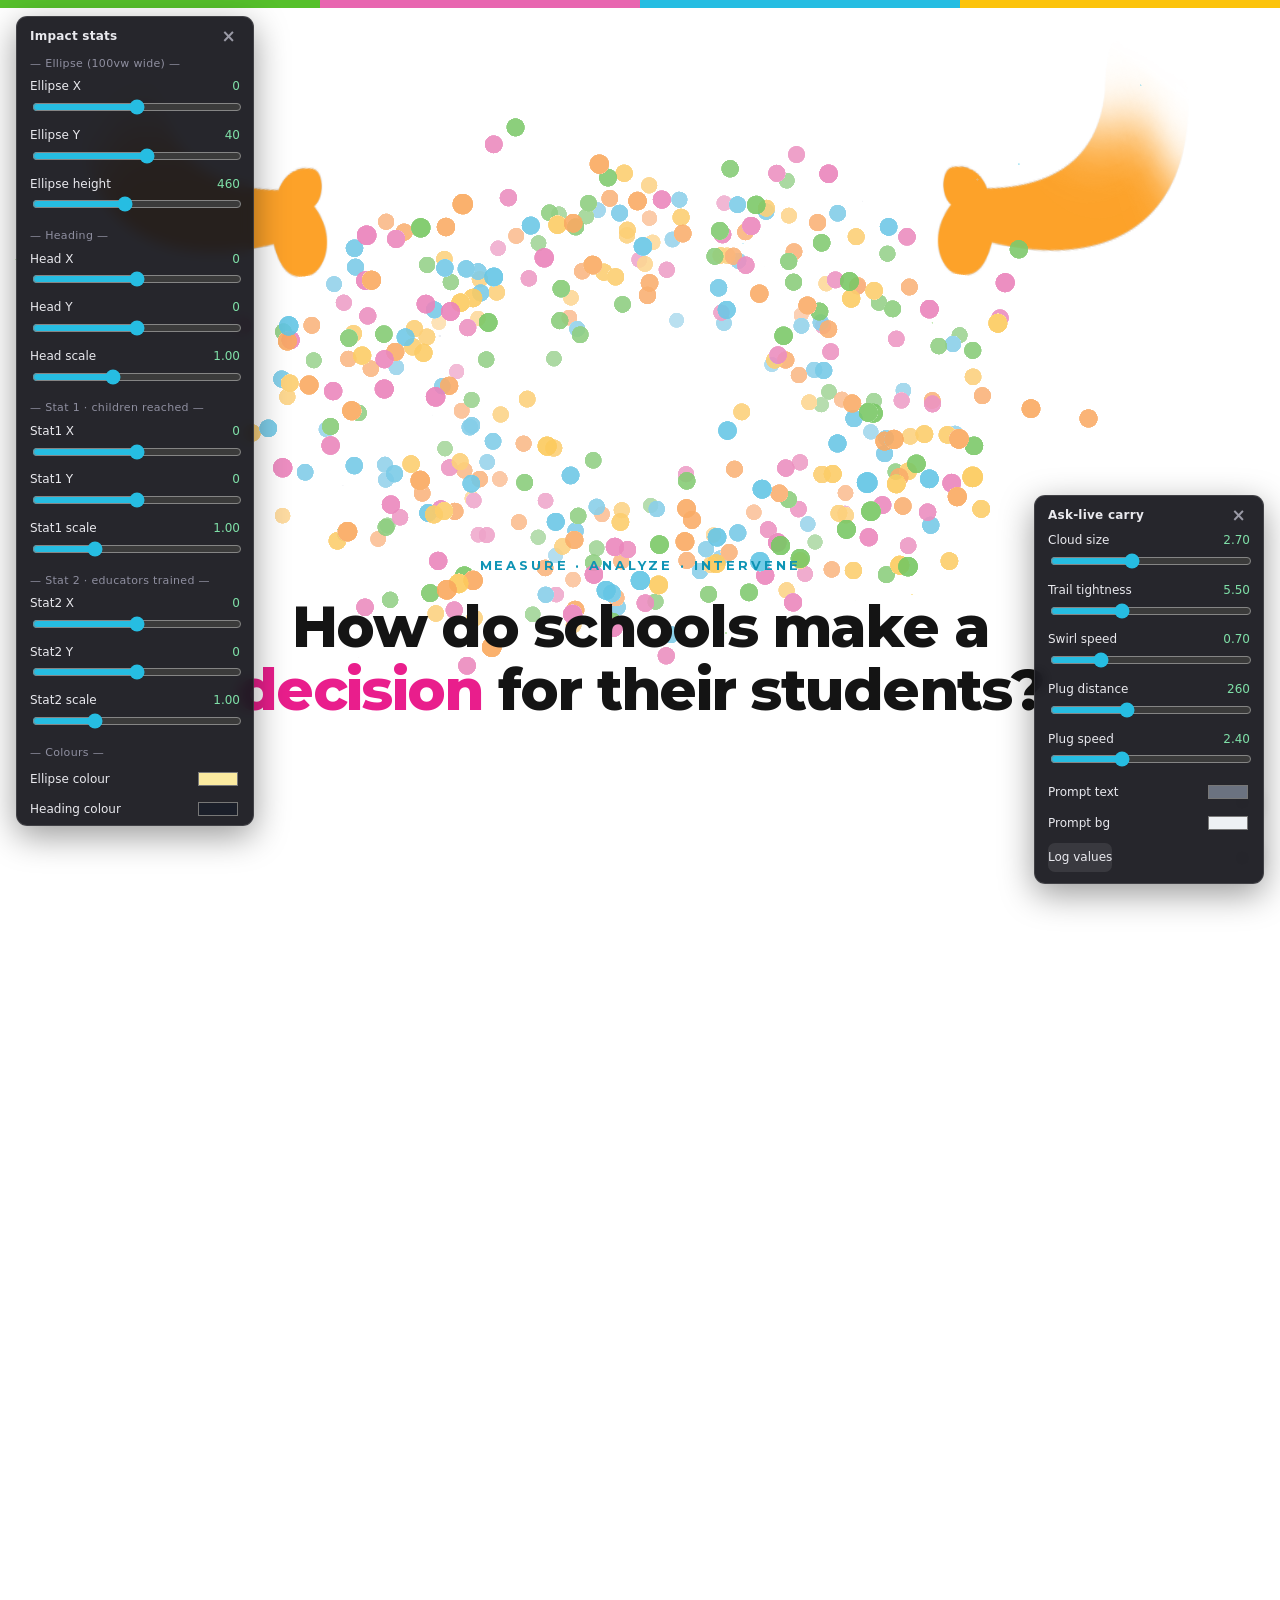
==== index.html @ a4662ee1 "pause school screen" ====
<!DOCTYPE html>
<html lang="en">
<head>
<meta charset="utf-8">
<meta name="viewport" content="width=device-width, initial-scale=1">
<title>Tilli — Developmentally on track by 10</title>
<link rel="stylesheet" href="_ds/tilli-new-design-system-4928e3a5-55df-4bf0-a054-def8ad040436/tokens/fonts.css">
<link rel="stylesheet" href="_ds/tilli-new-design-system-4928e3a5-55df-4bf0-a054-def8ad040436/tokens/colors.css">
<style>
  * { box-sizing: border-box; }
  html { scroll-behavior: auto; }
  body { margin: 0; background: #FFFFFF; font-family: 'Montserrat', sans-serif; color: var(--tl-ink-600); overflow-x: hidden; }
  a { color: var(--tl-cyan-700); text-decoration: none; transition: color .25s ease, background .25s ease, transform .25s ease; }
  a:hover { color: var(--tl-pink-600); }
  h1, h2, h3, p { margin: 0; }

  /* ── Fixed layers ─ ────────────────────────────────────────── */
  #wash { position: fixed; inset: 0; z-index: 0; pointer-events: none; }
  #world { position: fixed; inset: 0; z-index: 1; pointer-events: none; width: 100vw; height: 100vh; display: block; }
  .topbar { position: fixed; top: 0; left: 0; right: 0; z-index: 40; display: flex; height: 8px; }
  .topbar div { flex: 1; }

  /* ── Nav arrows ───────────────────────────────────────────── */
  #arrows { position: fixed; right: 16px; bottom: 22px; z-index: 50; display: flex; flex-direction: column; gap: 10px; }
  #arrows .btn { width: 44px; height: 44px; border-radius: 50%; background: #fff; border: 1.5px solid var(--tl-line-200); display: flex; align-items: center; justify-content: center; font-size: 18px; font-weight: 700; color: var(--tl-ink-700); cursor: pointer; box-shadow: 0 2px 10px rgba(20,20,20,0.08); user-select: none; transition: all .25s ease; }
  #arrows .btn:hover { border-color: var(--tl-pink-600); color: var(--tl-pink-600); }

  /* ── THE STAGE SYSTEM ─────────────────────────────────────────
     Nothing on this page is in normal flow. Every `.scene` is an
     empty scroll spacer: its only job is to own a slice of the
     scrollbar. The visible content lives in a `.stage`, which is
     position:fixed at the viewport, so it never travels — it only
     cross-fades. `.step`s are sub-panels inside a stage that fade
     between each other within that scene's scroll slice. ───────── */
  .content { position: relative; z-index: 2; }
  .scene { position: relative; }
  .stage { position: fixed; inset: 0; overflow: hidden; opacity: 0; visibility: hidden; pointer-events: none; }
  .step { position: absolute; inset: 0; display: flex; align-items: center; justify-content: center; padding: 6vh 20px; opacity: 0; pointer-events: none; }
  .step-in { width: 100%; transform-origin: 50% 50%; }
  .stage-deco { position: absolute; inset: 0; pointer-events: none; }

  /* in-step stagger — opacity only, never translation */
  .rv { opacity: 0; transition: opacity .7s ease; }
  .rv.in { opacity: 1; }

  /* ── Impact: logo carousel + stats card ───────────────────── */
  /* #impactCard drives the "move into the scene" reveal — fade in + scale up
     + unblur, fired 0.2s after Ask-Tilli has scaled/blurred away. The .in class
     is toggled from the main.js scene loop; the 0.2s pause is the CSS delay. */
  #impactCard { opacity: 0; transform: scale(0.82); filter: blur(14px);
    transition: opacity .7s ease, transform .8s cubic-bezier(.2,.7,.3,1), filter .7s ease; }
  #impactCard.in { opacity: 1; transform: scale(1); filter: blur(0); transition-delay: .2s; }
  /* Logo carousel — full viewport width (breaks out of the padded step) */
  .logo-carousel { overflow: hidden; width: 100vw; margin-left: calc(50% - 50vw); margin-bottom: min(52px,6vh);
    -webkit-mask-image: linear-gradient(90deg, transparent, #000 6%, #000 94%, transparent);
            mask-image: linear-gradient(90deg, transparent, #000 6%, #000 94%, transparent); }
  .logo-track { display: flex; align-items: center; width: max-content; animation: logoScroll 32s linear infinite; }
  .logo-carousel:hover .logo-track { animation-play-state: paused; }
  .logo-box { flex: 0 0 auto; height: min(96px,12vh); margin-right: min(30px,3vw);
    display: flex; align-items: center; justify-content: center; padding: 12px 24px;
    background: #fff; border: 1.5px solid var(--tl-line-200); border-radius: 20px; }
  .logo-box img { height: 100%; width: auto; object-fit: contain; display: block; }
  .logo-dot { flex: 0 0 auto; width: 15px; height: 15px; border-radius: 50%; margin-right: min(30px,3vw); }
  @keyframes logoScroll { to { transform: translateX(-50%); } }

  /* Stats over a 100vw ellipse. #impEllipse position/height/colour and each
     stat/heading's position/scale/colour are live-tunable via the Impact GUI
     (press I). Vars: --imp-el-x/y (px), --imp-el-h (px), --imp-el-color;
     per-item --?x/--?y (px), --?sc (scale), and stat --snum (number colour). */
  .impact-statwrap { position: relative; }
  #impEllipse { position: absolute; left: 50%; top: 50%; z-index: 0; pointer-events: none;
    width: 100vw; height: var(--imp-el-h, 460px);
    transform: translate(calc(-50% + var(--imp-el-x, 0px)), calc(-50% + var(--imp-el-y, 0px)));
    background: var(--imp-el-color, #FBEAA0); border-radius: 50%; }
  .impact-statwrap > *:not(#impEllipse) { position: relative; z-index: 1; }
  .impact-head { font-size: min(42px,5.2vh); font-weight: 800; letter-spacing: -0.02em; color: var(--hcolor, var(--tl-ink-900)); margin: 0 0 min(30px,4vh);
    transform: translate(var(--hx,0px), var(--hy,0px)) scale(var(--hsc,1)); }
  .impact-stats { display: flex; gap: min(80px,8vw); justify-content: center; flex-wrap: wrap; }
  .impact-stat { transform: translate(var(--sx,0px), var(--sy,0px)) scale(var(--ssc,1)); }
  .impact-num { font-size: min(54px,6vh); font-weight: 800; letter-spacing: -0.02em; color: var(--snum, var(--tl-ink-900)); }
  .impact-lbl { font-size: 14px; font-weight: 600; color: var(--tl-ink-450); margin-top: 4px; }

  /* ── Shared ───────────────────────────────────────────────── */
  .wrap { max-width: 1140px; margin: 0 auto; padding: 0 24px; }
  .eyebrow { font-size: 13px; font-weight: 700; letter-spacing: 0.22em; color: var(--tl-cyan-700); }
  .btn-pink { background: var(--tl-pink-600); color: #fff; font-weight: 700; font-size: 17px; padding: 15px 36px; border-radius: 999px; display: inline-block; }
  .btn-pink:hover { background: #C4147A; color: #fff; transform: translateY(-2px); }

  /* ── Hero ─────────────────────────────────────────────────── */
  .hero-inner { position: relative; max-width: 1140px; width: 100%; margin: 0 auto; padding: 0 24px; text-align: center; }
  /* soft scrim so the headline stays readable over the dot field; colour
     follows the scene wash (--glow-rgb, set in main.js) */
  .hero-glow { position: absolute; left: 50%; top: 50%; transform: translate(-50%, -50%); width: min(1280px, 104vw); height: min(660px, 82vh); pointer-events: none;
    background: radial-gradient(ellipse at center,
      rgba(var(--glow-rgb, 255,255,255), 0.97) 0%,
      rgba(var(--glow-rgb, 255,255,255), 0.93) 30%,
      rgba(var(--glow-rgb, 255,255,255), 0.72) 52%,
      rgba(var(--glow-rgb, 255,255,255), 0.32) 70%,
      rgba(var(--glow-rgb, 255,255,255), 0) 85%); }
  .hero-inner > *:not(.hero-glow) { position: relative; }
  .hero-beat [data-hb] { opacity: 0; transform: scale(0.985); transition: opacity .9s ease, transform .9s cubic-bezier(.2,.7,.3,1); }
  .hero-beat [data-hb].in { opacity: 1; transform: scale(1); }
  .hero-inner h1 { font-size: min(60px, 6.4vh); font-weight: 800; letter-spacing: -0.03em; line-height: 1.1; color: var(--tl-ink-900); max-width: 840px; margin: 22px auto 0; }
  .hero-sub { font-size: min(30px, 3.4vh); font-weight: 600; line-height: 1.5; color: var(--tl-ink-700); max-width: 700px; margin: 0 auto; }
  #stat { font-weight: 800; font-size: min(58px, 6.4vh); color: var(--tl-pink-600); vertical-align: -6px; }
  @keyframes hintPulse { 0%, 100% { transform: scaleY(0.35); transform-origin: top; opacity: .5; } 50% { transform: scaleY(1); opacity: 1; } }
  #scrollHint { position: fixed; bottom: 26px; left: 50%; transform: translateX(-50%); z-index: 45; display: flex; flex-direction: column; align-items: center; gap: 8px; opacity: 0; transition: opacity .6s ease; pointer-events: none; }
  @media (max-height: 720px) { #scrollHint { display: none; } }

  /* ── 3 views scene ────────────────────────────────────────── */
  .views-stage { width: 100%; max-width: 1140px; margin: 0 auto; padding: 0 24px; display: flex; flex-direction: column; align-items: center; text-align: center; gap: min(52px, 8vh); }
  .views-row { display: flex; justify-content: space-between; width: 100%; max-width: 1000px; gap: 24px; }
  .view-label { flex: 1; opacity: 0; transform: scale(0.97); transition: opacity .55s ease, transform .55s ease; }
  .view-label.in { opacity: 1; transform: scale(1); }
  .view-label .n { font-weight: 800; font-size: 19px; color: var(--tl-ink-800); }
  .view-label .d { font-size: 14px; margin-top: 6px; }

  /* ── DNA measure ──────────────────────────────────────────── */
  .dna-grid { max-width: 1140px; margin: 0 auto; display: grid; grid-template-columns: minmax(220px, 320px) minmax(150px, 1fr) minmax(260px, 360px); align-items: center; gap: 24px; padding: 0 24px; }
  .stage-title { opacity: 0.25; transition: opacity 0.4s ease; }
  .stage-panel { position: absolute; inset: 0; display: flex; align-items: center; opacity: 0; transition: opacity 0.45s ease; pointer-events: none; }

  /* ── 12 skills: grid left, DNA right ──────────────────────── */
  .skills-wrap { width: 100%; max-width: 1280px; margin: 0 auto; padding: 0 24px; display: grid; grid-template-columns: minmax(0, 1.9fr) minmax(170px, 0.85fr); gap: 24px; align-items: center; }
  .skills-grid { display: grid; grid-template-columns: repeat(3, 1fr); gap: 14px; }
  .skill-card { background: #fff; border: 1.5px solid var(--tl-line-200); border-radius: 18px; padding: 17px 20px; text-align: left; opacity: 0; transform: scale(0.96); transition: opacity .5s ease, transform .5s ease; }
  .skill-card.in { opacity: 1; transform: scale(1); }
  .skill-card .n { font-weight: 800; font-size: 15px; }
  .skill-card .d { font-size: 12.5px; line-height: 1.45; margin-top: 4px; color: var(--tl-ink-500); }

  /* ── Journey: a fixed dotted spine on the left, cards fade
        through it on the right ──────────────────────────────── */
  .j-deco { position: absolute; left: 6vw; top: 0; bottom: 0; width: 320px; display: flex; flex-direction: column; justify-content: center; gap: 26px; }
  .j-stage .step { justify-content: flex-end; }
  .j-stage .step-in { width: min(660px, 52vw); margin-right: 6vw; }
  .j-card { background: #fff; border-radius: 24px; padding: 32px; display: flex; gap: 28px; align-items: center; box-shadow: 0 2px 10px rgba(20,20,20,0.05); }

  /* ── Footer strip on the closing stage ────────────────────── */
  .foot { position: absolute; left: 0; right: 0; bottom: 0; border-top: 1px solid var(--tl-line-200); padding: 20px 24px; background: rgba(255,255,255,0.92); pointer-events: auto; }

  /* ── Responsive ───────────────────────────────────────────── */
  @media (max-width: 1080px) {
    .j-deco { display: none; }
    .j-stage .step { justify-content: center; }
    .j-stage .step-in { width: 100%; max-width: 660px; margin-right: 0; }
  }
  @media (max-width: 900px) {
    .hero-inner h1 { font-size: min(38px, 5.4vh); }
    .hero-sub { font-size: min(20px, 2.8vh); }
    #stat { font-size: min(36px, 5vh); }
    .dna-grid { grid-template-columns: 1fr; align-content: center; gap: 14px; }
    .dna-grid .dna-spacer { display: none; }
    .skills-wrap { grid-template-columns: 1fr; }
    .skills-wrap .helix-side { display: none; }
    .skills-grid { grid-template-columns: repeat(2, 1fr); }
    .views-row { flex-direction: column; gap: 10px; }
    .j-card { flex-direction: column; text-align: center; padding: 24px; }
    h2 { font-size: 30px !important; }
    .foot { padding: 14px 20px; }
  }
  /* Ask-Tilli chat "typing" indicator — three bouncing dots */
  .tdot { width: 6px; height: 6px; border-radius: 50%; background: var(--tl-ink-300); display: inline-block; animation: tbounce 1.25s infinite ease-in-out; }
  .tdot:nth-child(2) { animation-delay: 0.16s; }
  .tdot:nth-child(3) { animation-delay: 0.32s; }
  @keyframes tbounce { 0%, 75%, 100% { transform: translateY(0); opacity: 0.35; } 35% { transform: translateY(-4px); opacity: 1; } }

  /* ── Ask-Tilli LIVE demo chat ─────────────────────────────────────
     A real, interactive chat (js/ask-tilli-demo.js). Lives in a fixed
     stage like every other section, so the card is height-capped and the
     message log scrolls internally rather than growing the viewport. */
  .atl-card { max-width: 640px; margin: min(26px, 3vh) auto 0; background: #fff; border: 2px solid var(--tl-cyan-500); border-radius: 24px; box-shadow: 0 10px 30px rgba(15,148,181,0.12); overflow: hidden; text-align: left; display: flex; flex-direction: column; }
  /* the card scales in (spring) the moment the heading reveals — it shares the
     .rv reveal system, so it fires with the same "seen" trigger as the h2. */
  .atl-card.rv { opacity: 0; transform: scale(0.9); transition: opacity .5s ease, transform .6s cubic-bezier(0.34,1.56,0.64,1); }
  .atl-card.rv.in { opacity: 1; transform: scale(1); }
  .atl-loghead { font-size: 12px; font-weight: 700; letter-spacing: 0.14em; color: var(--tl-cyan-700); padding: 16px 20px 0; }
  .atl-log { padding: 14px 20px; display: flex; flex-direction: column; gap: 10px; overflow-y: auto; max-height: min(300px, 34vh); scroll-behavior: smooth; }
  .atl-log:empty { padding: 6px 20px; }
  .atl-log::-webkit-scrollbar { width: 6px; }
  .atl-log::-webkit-scrollbar-thumb { background: var(--tl-line-200); border-radius: 3px; }
  /* suggested prompts now live OUTSIDE the card; colours are driven by the
     --atl-chip-* vars so the wave GUI can recolour them live. */
  .atl-chips { display: flex; flex-wrap: wrap; justify-content: center; gap: 8px; max-width: 640px; margin: 14px auto 0; }
  .atl-chip { font-size: 12.5px; font-weight: 600; color: var(--atl-chip-text, #6b7280); background: var(--atl-chip-bg, #eef1f4); border: 1px solid rgba(0,0,0,0.06); border-radius: 999px; padding: 7px 13px; cursor: pointer; transition: filter .2s ease, transform .12s ease; }
  .atl-chip:hover { filter: brightness(0.96); transform: translateY(-1px); }
  /* message bubbles — same language as the "Any AI" cards */
  .atl-msg { max-width: 82%; font-size: 14px; line-height: 1.5; padding: 11px 15px; border-radius: 16px; animation: atlpop .32s cubic-bezier(0.34,1.56,0.64,1) both; }
  .atl-msg.user { align-self: flex-end; background: var(--tl-cyan-500); color: #fff; border-radius: 16px 16px 4px 16px; }
  .atl-msg.bot  { align-self: flex-start; background: var(--tl-surface-100); color: var(--tl-ink-700); border-radius: 16px 16px 16px 4px; }
  .atl-msg.bot b { color: var(--tl-cyan-700); }
  .atl-typing { align-self: flex-start; background: var(--tl-surface-100); border-radius: 16px 16px 16px 4px; padding: 13px 15px; display: flex; gap: 4px; align-items: center; animation: atlpop .3s ease both; }
  @keyframes atlpop { from { opacity: 0; transform: scale(0.6); } to { opacity: 1; transform: scale(1); } }
  /* input bar — expands with the text, capped, then scrolls */
  .atl-inputbar { position: relative; display: flex; align-items: flex-end; gap: 8px; padding: 10px 12px; border-top: 1px solid var(--tl-line-200); background: #fff; transition: background .4s ease; }
  .atl-inputbar.atl-live { background: rgba(38,189,226,.06); }
  .atl-inputbar.atl-plugged { background: rgba(86,192,43,.07); }
  /* DROP-ZONE GLOW — the whole card breathes cyan while the socket is armed to
     say "snap the flowing dots in here", then locks to a solid green ring the
     moment the cursor plugs in. (:has keys off the bar's .atl-live/.atl-plugged
     set by main.js.) */
  .atl-card:has(.atl-inputbar.atl-live) { border-color: var(--tl-cyan-500); animation: atl-card-glow 1.9s ease-in-out infinite; }
  .atl-card:has(.atl-inputbar.atl-plugged) { border-color: var(--tl-green-500, #56C02B); animation: none; box-shadow: 0 0 0 3px rgba(86,192,43,.28), 0 12px 34px rgba(86,192,43,.22); }
  @keyframes atl-card-glow {
    0%,100% { box-shadow: 0 0 0 1px rgba(38,189,226,.35), 0 10px 30px rgba(15,148,181,0.12); }
    50%     { box-shadow: 0 0 0 4px rgba(38,189,226,.30), 0 0 30px 4px rgba(38,189,226,.32); }
  }
  /* floating guide pill — anchored to the RIGHT, its tail pointing down at the
     socket that now sits after the send button. */
  .atl-guide { position: absolute; right: 4px; bottom: calc(100% + 14px); transform: translateY(6px); white-space: nowrap; padding: 7px 15px; border-radius: 999px; background: var(--tl-cyan-700); color: #fff; font-size: 12.5px; font-weight: 700; letter-spacing: .01em; box-shadow: 0 8px 22px rgba(38,189,226,.35); opacity: 0; pointer-events: none; z-index: 6; transition: opacity .4s ease, transform .4s cubic-bezier(.34,1.56,.64,1), background .3s ease; }
  .atl-guide::after { content: ''; position: absolute; right: 22px; top: 100%; border: 6px solid transparent; border-top-color: var(--tl-cyan-700); transition: border-top-color .3s ease; }
  .atl-inputbar.atl-live .atl-guide { opacity: 1; transform: translateY(0); animation: atl-guide-bob 1.8s ease-in-out infinite; }
  @keyframes atl-guide-bob { 0%,100% { transform: translateY(0); } 50% { transform: translateY(-4px); } }
  .atl-guide-plug { display: none; }
  .atl-inputbar.atl-plugged .atl-guide { background: var(--tl-green-500, #56C02B); box-shadow: 0 8px 22px rgba(86,192,43,.4); animation: none; }
  .atl-inputbar.atl-plugged .atl-guide::after { border-top-color: var(--tl-green-500, #56C02B); }
  .atl-inputbar.atl-plugged .atl-guide-arm { display: none; }
  .atl-inputbar.atl-plugged .atl-guide-plug { display: inline; }
  @media (prefers-reduced-motion: reduce) {
    .atl-card:has(.atl-inputbar.atl-live), .atl-inputbar.atl-live .atl-guide { animation: none; }
  }
  .atl-input { flex: 1; border: none; outline: none; resize: none; font-family: inherit; font-size: 15px; line-height: 1.45; color: var(--tl-ink-800); background: transparent; max-height: 120px; overflow-y: auto; padding: 8px 4px; transition: padding-left .35s ease; }
  /* ── plug socket ── the colourful dots streaming off the cursor pour in here.
     Hidden until the swarm is live (.atl-live on the bar); pulses (dashed ring,
     sonar halo, converging chevrons) to say "plug in here", then locks solid
     (.atl-plugged). pointer-events off so it never blocks typing. */
  /* RIGHT-side snap point: an in-flow flex item after the send button. It
     collapses to zero width when idle (no layout shift) and expands when live. */
  .atl-socket { position: relative; align-self: center; flex-shrink: 0; width: 0; height: 32px; margin-left: -8px; pointer-events: none; opacity: 0; transform: scale(.5); transition: opacity .35s ease, transform .4s cubic-bezier(.34,1.56,.64,1), width .35s ease, margin-left .35s ease; z-index: 4; }
  .atl-inputbar.atl-live .atl-socket { width: 32px; margin-left: 0; opacity: 1; transform: scale(1); }
  .atl-socket-ring { position: absolute; inset: 0; border: 2px dashed var(--tl-cyan-500); border-radius: 50%; animation: atl-sock-spin 7s linear infinite; }
  .atl-socket-ring::after { content: ''; position: absolute; inset: -3px; border-radius: 50%; box-shadow: 0 0 0 2px rgba(38,189,226,.45); animation: atl-sock-halo 1.7s ease-out infinite; }
  .atl-socket-arrows { position: absolute; inset: 3px; display: flex; align-items: center; justify-content: space-between; color: var(--tl-cyan-700); }
  .atl-socket-arrows svg { width: 9px; height: 9px; }
  .atl-socket-arrows svg:first-child { animation: atl-arrowL 1.3s ease-in-out infinite; }
  .atl-socket-arrows svg:last-child { transform: rotate(180deg); animation: atl-arrowR 1.3s ease-in-out infinite; }
  .atl-socket-core { position: absolute; left: 50%; top: 50%; width: 6px; height: 6px; margin: -3px 0 0 -3px; border-radius: 50%; background: var(--tl-cyan-500); box-shadow: 0 0 7px rgba(38,189,226,.85); animation: atl-sock-core 1.7s ease-in-out infinite; }
  @keyframes atl-sock-spin { to { transform: rotate(360deg); } }
  @keyframes atl-sock-halo { 0% { transform: scale(.8); opacity: .8; } 100% { transform: scale(1.5); opacity: 0; } }
  @keyframes atl-sock-core { 0%,100% { transform: scale(.7); opacity: .7; } 50% { transform: scale(1.25); opacity: 1; } }
  @keyframes atl-arrowL { 0%,100% { transform: translateX(-2px); opacity: .35; } 50% { transform: translateX(2px); opacity: 1; } }
  @keyframes atl-arrowR { 0%,100% { transform: translateX(2px) rotate(180deg); opacity: .35; } 50% { transform: translateX(-2px) rotate(180deg); opacity: 1; } }
  /* plugged — lock solid green, drop every invitation animation */
  .atl-socket.atl-plugged .atl-socket-ring { animation: none; border-style: solid; border-color: var(--tl-green-500, #56C02B); }
  .atl-socket.atl-plugged .atl-socket-ring::after { animation: none; box-shadow: 0 0 10px 2px rgba(86,192,43,.55); }
  .atl-socket.atl-plugged .atl-socket-arrows { display: none; }
  .atl-socket.atl-plugged .atl-socket-core { animation: none; width: 13px; height: 13px; margin: -6.5px 0 0 -6.5px; background: var(--tl-green-500, #56C02B); box-shadow: 0 0 12px rgba(86,192,43,.9); }
  .atl-input::placeholder { color: var(--tl-ink-300); }
  .atl-btn { flex-shrink: 0; width: 38px; height: 38px; border-radius: 50%; border: none; cursor: pointer; display: flex; align-items: center; justify-content: center; transition: background .2s ease, opacity .2s ease, transform .15s ease; }
  .atl-mic { background: var(--tl-surface-100); color: var(--tl-ink-450); }
  .atl-mic:hover { background: var(--tl-line-200); }
  .atl-mic.rec { background: var(--tl-pink-600); color: #fff; animation: atlpulse 1.2s infinite; }
  @keyframes atlpulse { 0%,100% { box-shadow: 0 0 0 0 rgba(233,30,140,0.4); } 50% { box-shadow: 0 0 0 7px rgba(233,30,140,0); } }
  .atl-send { background: var(--tl-cyan-500); color: #fff; }
  .atl-send:hover { background: var(--tl-cyan-700); }
  .atl-btn:disabled { opacity: 0.4; cursor: default; }
  .atl-meta { display: flex; justify-content: space-between; align-items: center; padding: 0 16px 12px; font-size: 12px; font-weight: 600; color: var(--tl-ink-300); }
  .atl-count { color: var(--tl-cyan-700); }
  .atl-chars.over { color: var(--tl-pink-600); }
  /* locked state after the prompt budget is spent */
  .atl-locked { padding: 20px; border-top: 1px solid var(--tl-line-200); text-align: center; background: var(--tl-wash-cyan); }
  .atl-locked-t { font-size: 14.5px; font-weight: 700; color: var(--tl-ink-800); line-height: 1.5; }
  .atl-locked a { display: inline-block; margin-top: 12px; background: var(--tl-cyan-500); color: #fff; font-weight: 700; font-size: 14px; padding: 11px 26px; border-radius: 999px; }
  .atl-locked a:hover { background: var(--tl-cyan-700); }
  .atl-disclaimer { font-size: 12px; line-height: 1.5; color: var(--tl-ink-300); max-width: 560px; margin: 14px auto 0; }
</style>
</head>
<body>

<div id="wash"></div>
<canvas id="world"></canvas>

<div class="topbar">
  <div style="background: var(--tl-green-500);"></div>
  <div style="background: var(--tl-pink-400);"></div>
  <div style="background: var(--tl-cyan-500);"></div>
  <div style="background: var(--tl-yellow-500);"></div>
</div>

<div id="arrows">
  <div class="btn" id="goPrev">↑</div>
  <div class="btn" id="goNext">↓</div>
</div>

<div id="scrollHint">
  <div style="font-size: 11px; font-weight: 700; letter-spacing: 0.24em; color: var(--tl-ink-300);">SCROLL</div>
  <div style="width: 2px; height: 34px; border-radius: 2px; background: linear-gradient(var(--tl-pink-600), var(--tl-cyan-500)); animation: hintPulse 1.6s ease-in-out infinite;"></div>
</div>

<div class="content">

<!-- ═══ 1 · HERO — step A: question in scattered dots;
             step B: the dots connect around the answer ═══════ -->
<div class="scene" data-scene data-wash="255,255,255" data-label="Start" data-pin="hero" style="height: 240vh;">
  <div class="stage">
    <div class="step">
      <div class="step-in">
        <div class="hero-inner">
          <div class="hero-beat" id="beatA" style="transform: translateY(21vh);">
            <div data-hb class="eyebrow">MEASURE · ANALYZE · INTERVENE</div>
            <h1 data-hb>How do schools make a <span style="color: var(--tl-pink-600);">decision</span> for their students?</h1>
          </div>
        </div>
      </div>
    </div>
    <div class="step">
      <div class="step-in">
        <div class="hero-inner">
          <div class="hero-beat" id="beatB">
            <p class="hero-sub">They measure — and they ask.<br><span id="stat">2,895</span><br>data points collected for that child.</p>
            <div style="display: flex; gap: 18px; justify-content: center; align-items: center; margin-top: min(34px, 4vh); flex-wrap: wrap;">
              <a href="mailto:kavindya@tillikids.com" class="btn-pink">Book a demo</a>
              <a href="#how" style="font-weight: 700; font-size: 16px;">See how it works →</a>
            </div>
            <div style="margin-top: min(56px, 6vh);">
              <div style="font-size: 12px; font-weight: 600; letter-spacing: 0.14em; color: var(--tl-ink-300); margin-bottom: 16px;">INCUBATED AT STANFORD · SCALED WITH UNICEF INNOVATION</div>
              <div style="display: flex; gap: 40px; justify-content: center; align-items: center;">
                <img src="assets/ds/stanford-gse.png" alt="Stanford Graduate School of Education" style="height: 42px; width: auto;">
                <img src="assets/ds/unicef-innovation.png" alt="UNICEF Innovation" style="height: 38px; width: auto;">
              </div>
            </div>
          </div>
        </div>
      </div>
    </div>
  </div>
</div>

<!-- ═══ CROSS — empty screen: the two dot streams cross paths here ═══ -->
<div class="scene" data-scene data-wash="255,255,255" data-label="Cross" style="height: 150vh;"></div>

<!-- ═══ 2 · DASHBOARD — the data flows in, and funnels out ════ -->
<!-- one beat only, so this scene owns a shorter slice of the scrollbar -->
<div class="scene" data-scene data-wash="217,245,255" data-label="Dashboard" data-pin="dash" id="how" style="height: 120vh;">
  <div class="stage">
    <div class="step">
      <div class="step-in">
        <div class="wrap" style="text-align: center;">
          <div class="eyebrow">ANALYZE</div>
          <h2 style="font-size: min(40px, 5vh); font-weight: 800; letter-spacing: -0.02em; color: var(--tl-ink-900); margin: 14px auto 12px; max-width: 720px;">Schools see every data point in <span style="color: var(--tl-cyan-700);">one simple dashboard</span>.</h2>
          <p style="font-size: min(18px, 2.6vh); line-height: 1.6; max-width: 620px; margin: 0 auto min(34px, 4vh);">Easy to use, easy to navigate — built for teachers, not analysts.</p>
          <div data-zoom style="max-width: 940px; margin: 0 auto; background: #fff; border: 1px solid var(--tl-line-200); border-radius: 24px; padding: 14px; box-shadow: 0 2px 10px rgba(20,20,20,0.06); will-change: transform;">
            <video src="uploads/assets_dashboard-1785392844586.mp4" muted autoplay loop playsinline preload="auto" style="width: 100%; max-height: 52vh; object-fit: cover; border-radius: 14px; display: block; min-height: 200px; background: var(--tl-surface-100);"></video>
          </div>
        </div>
      </div>
    </div>
  </div>
</div>

<!-- ═══ FUNNEL — empty screen: the dots pour out of the box and travel
             down through this space. Height is tunable via the GUI
             ("Funnel screen height"); it is the funnel's dedicated room. ═══ -->
<div class="scene" data-scene data-wash="217,245,255" data-label="Funnel" style="height: 34vh;"></div>

<!-- ═══ 3 · REPORTS — the data funnels into report cards ══════ -->
<div class="scene" data-scene data-wash="241,255,236" data-label="Reports" data-pin="fan" style="height: 170vh;">
  <div class="stage">
    <div class="step">
      <div class="step-in">
        <div class="wrap" style="text-align: center;">
          <div style="display: flex; justify-content: center; align-items: center; height: min(500px, 52vh); margin-bottom: min(40px, 4vh);">
            <img data-fan="1" src="assets/report-page-1.png" alt="Tilli parent report — cover page" style="width: 338px; max-height: min(470px, 50vh); object-fit: contain; border-radius: 14px; border: 1px solid var(--tl-line-200); box-shadow: 0 14px 34px rgba(20,20,20,0.14); position: relative; will-change: transform;">
            <img data-fan="2" src="assets/report-page-3.png" alt="Tilli parent report — skill levels" style="width: 354px; max-height: min(490px, 52vh); object-fit: contain; border-radius: 14px; border: 1px solid var(--tl-line-200); box-shadow: 0 14px 34px rgba(20,20,20,0.18); position: relative; z-index: 2; will-change: transform;">
            <img data-fan="3" src="assets/report-page-4.png" alt="Tilli parent report — what to do at home" style="width: 338px; max-height: min(470px, 50vh); object-fit: contain; border-radius: 14px; border: 1px solid var(--tl-line-200); box-shadow: 0 14px 34px rgba(20,20,20,0.14); position: relative; will-change: transform;">
          </div>
          <h2 style="font-size: min(40px, 5vh); font-weight: 800; letter-spacing: -0.02em; color: var(--tl-ink-900); max-width: 700px; margin: 0 auto 12px;">Teachers share reports <span style="color: var(--tl-green-600);">parents love to receive</span>.</h2>
          <p style="font-size: min(18px, 2.6vh); line-height: 1.6; max-width: 600px; margin: 0 auto min(30px, 3vh);">Term by term: strengths, growth areas, and small things to try at home — for every child.</p>
          <a href="mailto:kavindya@tillikids.com" class="btn-pink">Book a demo</a>
        </div>
      </div>
    </div>
  </div>
</div>

<!-- ═══ 4 · COLLECT — pure visual beat: the data spirals into
             one rotating whole (no words needed) ═════════════ -->
<div class="scene" data-scene data-wash="255,246,251" data-label="Collect" style="height: 150vh;"></div>

<!-- ═══ 5 · 3 VIEWS — the circle divides into three ═══════════ -->
<div class="scene" data-scene data-wash="217,245,255" data-label="3 views" data-pin="views" style="height: 170vh;">
  <div class="stage">
    <div class="step">
      <div class="step-in">
        <div class="views-stage">
          <h2 data-v-h style="font-size: min(36px, 4.6vh); font-weight: 800; letter-spacing: -0.02em; color: var(--tl-ink-900); max-width: 680px; will-change: opacity, transform;">Every data point comes from the <span style="color: var(--tl-cyan-700);">3 people who matter most</span>.</h2>
          <div class="views-row">
            <div class="view-label">
              <div class="n" style="color: var(--tl-green-600);">Teacher</div>
              <div class="d">What they observe in the classroom</div>
            </div>
            <div class="view-label">
              <div class="n" style="color: #C79600;">The student themselves</div>
              <div class="d">Direct tasks, in the child's own voice</div>
            </div>
            <div class="view-label">
              <div class="n" style="color: var(--tl-cyan-700);">Parents</div>
              <div class="d">What home sees that school can't</div>
            </div>
          </div>
        </div>
      </div>
    </div>
  </div>
</div>

<!-- ═══ 6 · MEASURE — the three views weave a DNA of dots ═════ -->
<div class="scene" data-scene data-wash="255,255,255" data-label="Measure" data-pin="dna" style="height: 280vh;">
  <div class="stage">
    <div class="step">
      <div class="step-in">
        <div class="dna-grid">
          <div style="display: flex; flex-direction: column; gap: min(36px, 5vh);">
            <div class="eyebrow">MEASURE — 360° VIEW</div>
            <div class="stage-title">
              <div style="font-size: 15px; font-weight: 800; color: var(--tl-green-600);">01 — The teacher's strand</div>
              <div style="font-size: 15px; line-height: 1.55; margin-top: 6px;">Structured observation of each child, right in the classroom.</div>
            </div>
            <div class="stage-title">
              <div style="font-size: 15px; font-weight: 800; color: var(--tl-cyan-700);">02 — The parent's strand</div>
              <div style="font-size: 15px; line-height: 1.55; margin-top: 6px;">A short survey on what home sees — behaviour, emotions, relationships.</div>
            </div>
            <div class="stage-title">
              <div style="font-size: 15px; font-weight: 800; color: var(--tl-orange-500);">03 — The child connects them</div>
              <div style="font-size: 15px; line-height: 1.55; margin-top: 6px;">Direct tasks completed by the child tie both strands together.</div>
            </div>
          </div>
          <div class="dna-spacer"><!-- the dotted DNA weaves itself here --></div>
          <div style="position: relative; height: min(440px, 62vh);">
            <div class="stage-panel">
              <div style="background: #fff; border: 2px solid var(--tl-green-500); border-radius: 24px; padding: 26px; width: 100%;">
                <div style="font-size: 12px; font-weight: 700; letter-spacing: 0.12em; color: var(--tl-green-600); margin-bottom: 14px;">TEACHER OBSERVATION</div>
                <div style="font-size: 16px; font-weight: 700; color: var(--tl-ink-800); line-height: 1.45;">"Stays focused during group tasks."</div>
                <div style="display: flex; gap: 8px; margin-top: 18px; flex-wrap: wrap;">
                  <span style="border: 1.5px solid var(--tl-line-200); border-radius: 999px; padding: 7px 16px; font-size: 13px; font-weight: 600;">Rarely</span>
                  <span style="border: 1.5px solid var(--tl-line-200); border-radius: 999px; padding: 7px 16px; font-size: 13px; font-weight: 600;">Sometimes</span>
                  <span style="background: var(--tl-green-500); border: 1.5px solid var(--tl-green-500); color: #fff; border-radius: 999px; padding: 7px 16px; font-size: 13px; font-weight: 700;">Often</span>
                </div>
                <div style="font-size: 13px; color: var(--tl-ink-300); margin-top: 18px;">3× a year · 5 minutes per child</div>
              </div>
            </div>
            <div class="stage-panel">
              <div style="background: #fff; border: 2px solid var(--tl-cyan-500); border-radius: 24px; padding: 26px; width: 100%;">
                <div style="font-size: 12px; font-weight: 700; letter-spacing: 0.12em; color: var(--tl-cyan-700); margin-bottom: 14px;">PARENT SURVEY</div>
                <div style="font-size: 16px; font-weight: 700; color: var(--tl-ink-800); line-height: 1.45;">"Talks about their feelings at home."</div>
                <div style="display: flex; gap: 8px; margin-top: 18px; flex-wrap: wrap;">
                  <span style="border: 1.5px solid var(--tl-line-200); border-radius: 999px; padding: 7px 16px; font-size: 13px; font-weight: 600;">Never</span>
                  <span style="background: var(--tl-cyan-500); border: 1.5px solid var(--tl-cyan-500); color: #fff; border-radius: 999px; padding: 7px 16px; font-size: 13px; font-weight: 700;">Sometimes</span>
                  <span style="border: 1.5px solid var(--tl-line-200); border-radius: 999px; padding: 7px 16px; font-size: 13px; font-weight: 600;">Often</span>
                </div>
                <div style="font-size: 13px; color: var(--tl-ink-300); margin-top: 18px;">On WhatsApp · 10 minutes, once a term</div>
              </div>
            </div>
            <div class="stage-panel">
              <div style="background: #fff; border: 2px solid var(--tl-orange-500); border-radius: 24px; padding: 20px; width: 100%; display: flex; gap: 18px; align-items: center;">
                <img src="uploads/assets_assessment-1785392873763.png" alt="Tilli child task — breathing activity" style="width: 130px; border-radius: 14px;">
                <div>
                  <div style="font-size: 12px; font-weight: 700; letter-spacing: 0.12em; color: var(--tl-orange-500); margin-bottom: 10px;">DIRECT-FROM-CHILD TASK</div>
                  <div style="font-size: 15px; font-weight: 700; color: var(--tl-ink-800); line-height: 1.45;">Play-based tasks the child completes themselves.</div>
                  <div style="font-size: 13px; color: var(--tl-ink-300); margin-top: 10px;">Emotion Matching · Hearts &amp; Flowers · Memory Game</div>
                </div>
              </div>
            </div>
          </div>
        </div>
      </div>
    </div>
  </div>
</div>

<!-- ═══ 7 · 12 SKILLS — the DNA zooms aside for the grid ══════ -->
<div class="scene" data-scene data-wash="217,245,255" data-label="12 skills" data-pin="skills" id="skills" style="height: 210vh;">
  <div class="stage">
    <div class="step">
      <div class="step-in">
        <div style="display: flex; flex-direction: column;">
          <div class="skills-wrap">
            <div class="skills-main">
              <div style="text-align: center; padding: 0 8px; margin-bottom: min(20px, 2.4vh);">
                <h2 style="font-size: min(42px, 5vh); font-weight: 800; letter-spacing: -0.02em; color: var(--tl-ink-900); margin: 0 auto 8px;">Get a <span style="color: var(--tl-pink-600);">360° view</span> of the student.</h2>
                <p style="font-size: min(18px, 2.4vh); line-height: 1.5; max-width: 620px; margin: 0 auto;">12 foundational skills — measured from every side, term after term.</p>
              </div>
              <div class="skills-grid">
              <div class="skill-card"><div class="n" style="color: var(--tl-cyan-700);">01 · Attention</div><div class="d">Focusing on relevant information and sustaining it on a task.</div></div>
              <div class="skill-card"><div class="n" style="color: var(--tl-orange-500);">02 · Working Memory</div><div class="d">Holding and using information over short periods.</div></div>
              <div class="skill-card"><div class="n" style="color: var(--tl-green-600);">03 · Cognitive Flexibility</div><div class="d">Shifting between tasks, perspectives, and strategies.</div></div>
              <div class="skill-card"><div class="n" style="color: var(--tl-pink-600);">04 · Inhibition — Distraction</div><div class="d">Resisting distractions to stay on task.</div></div>
              <div class="skill-card"><div class="n" style="color: var(--tl-cyan-700);">05 · Inhibition — Response</div><div class="d">Pausing and thinking before acting.</div></div>
              <div class="skill-card"><div class="n" style="color: var(--tl-orange-500);">06 · Planning &amp; Organisation</div><div class="d">Setting goals, planning steps, and structuring tasks.</div></div>
              <div class="skill-card"><div class="n" style="color: var(--tl-green-600);">07 · Emotion Awareness</div><div class="d">Recognising and understanding one's own emotions.</div></div>
              <div class="skill-card"><div class="n" style="color: var(--tl-pink-600);">08 · Emotion Regulation</div><div class="d">Managing and responding to emotions appropriately.</div></div>
              <div class="skill-card"><div class="n" style="color: var(--tl-cyan-700);">09 · Empathy</div><div class="d">Understanding and sharing the feelings of others.</div></div>
              <div class="skill-card"><div class="n" style="color: var(--tl-orange-500);">10 · Relationship Skills</div><div class="d">Building and maintaining positive interactions with others.</div></div>
              <div class="skill-card"><div class="n" style="color: var(--tl-green-600);">11 · Metacognition</div><div class="d">Reflecting on and understanding one's own thinking.</div></div>
              <div class="skill-card"><div class="n" style="color: var(--tl-pink-600);">12 · Critical Thinking</div><div class="d">Analysing and evaluating information to form judgments.</div></div>
              </div>
            </div>
            <div class="helix-side"><!-- the DNA rotates here, zoomed out --></div>
          </div>
        </div>
      </div>
    </div>
  </div>
</div>

<!-- ═══ 8 · ON TRACK — the dots become children ═══════════════ -->
<div class="scene" data-scene data-wash="241,255,236" data-label="On track" data-pin="state" style="height: 170vh;">
  <div class="stage">
    <div class="step">
      <div class="step-in">
        <div class="wrap" style="text-align: center; display: flex; flex-direction: column; gap: min(56px, 9vh);">
          <div>
            <h2 data-st-h style="font-size: min(48px, 5.6vh); font-weight: 800; letter-spacing: -0.03em; line-height: 1.14; color: var(--tl-ink-900); max-width: 820px; margin: 0 auto 14px; will-change: transform, opacity;">Every child walks into middle school <span style="color: var(--tl-green-600);">developmentally on track</span>.</h2>
            <p data-st-p style="font-size: min(19px, 2.5vh); line-height: 1.55; max-width: 640px; margin: 0 auto; will-change: opacity;">Not a promise — a measurement. See exactly where each child stands, term by term, and what to do about it.</p>
          </div>
          <div style="display: flex; gap: 16px; justify-content: center; flex-wrap: wrap;">
            <span data-pop style="border: 2px solid var(--tl-green-500); border-radius: 999px; padding: 12px 26px; font-size: 15px; font-weight: 700; color: var(--tl-ink-800); background: rgba(255,255,255,0.8); will-change: transform, opacity;">12 skills measured</span>
            <span data-pop style="border: 2px solid var(--tl-cyan-500); border-radius: 999px; padding: 12px 26px; font-size: 15px; font-weight: 700; color: var(--tl-ink-800); background: rgba(255,255,255,0.8); will-change: transform, opacity;">3× a year</span>
            <span data-pop style="border: 2px solid var(--tl-pink-400); border-radius: 999px; padding: 12px 26px; font-size: 15px; font-weight: 700; color: var(--tl-ink-800); background: rgba(255,255,255,0.8); will-change: transform, opacity;">2,895 data points per child</span>
            <span data-pop style="border: 2px solid var(--tl-yellow-500); border-radius: 999px; padding: 12px 26px; font-size: 15px; font-weight: 700; color: var(--tl-ink-800); background: rgba(255,255,255,0.8); will-change: transform, opacity;">Growth visible, not guessed</span>
          </div>
        </div>
      </div>
    </div>
  </div>
</div>

<!-- ═══ 9 · ASK-TILLI ═════════════════════════════════════════ -->
<div class="scene" data-scene data-wash="255,246,251" data-label="Ask-Tilli" data-pin="ai" style="height: 190vh;">
  <div class="stage">
    <div class="step">
      <div class="step-in">
        <div class="wrap" style="text-align: center;">
          <div class="eyebrow">ASK</div>
          <h2 data-ai-h style="font-size: min(40px, 5vh); font-weight: 800; letter-spacing: -0.02em; color: var(--tl-ink-900); margin: 14px auto 12px; max-width: 760px; opacity: 0; will-change: transform, opacity;">Any AI can answer. <span style="color: var(--tl-cyan-700);">Only Tilli knows your student.</span></h2>
          <p data-ai-p style="font-size: min(18px, 2.6vh); line-height: 1.6; max-width: 620px; margin: 0 auto min(40px, 4vh); opacity: 0; will-change: opacity;">The same question, asked two ways. One answer is for any child. One is for <em>this</em> child.</p>
          <div style="display: flex; gap: 32px; justify-content: center; align-items: stretch; flex-wrap: wrap; text-align: left; min-height: min(430px, 54vh);">
            <div data-ai-card style="flex: 1; min-width: 300px; max-width: 470px; background: #fff; border: 1px solid var(--tl-line-200); border-radius: 24px; padding: min(28px, 3vh); display: flex; flex-direction: column; gap: min(12px, 1.4vh); box-shadow: 0 2px 10px rgba(20,20,20,0.06); opacity: 0; will-change: transform, opacity;">
              <div style="font-size: 12px; font-weight: 700; letter-spacing: 0.14em; color: var(--tl-ink-300); margin-bottom: 6px;">A GENERIC AI CHATBOT</div>
              <div data-ai-q style="align-self: flex-end; background: var(--tl-surface-100); color: var(--tl-ink-700); border-radius: 16px 16px 4px 16px; padding: 11px 15px; font-size: 14px; line-height: 1.5; max-width: 320px; display: none; opacity: 0; transform-origin: bottom right; will-change: transform, opacity;">How do I help a 7-year-old who keeps losing focus in class?</div>
              <div data-ai-typing style="align-self: flex-start; background: var(--tl-surface-100); border-radius: 16px 16px 16px 4px; padding: 13px 15px; gap: 4px; align-items: center; display: none; opacity: 0; transform-origin: bottom left; will-change: transform, opacity;"><span class="tdot"></span><span class="tdot"></span><span class="tdot"></span></div>
              <div data-ai-r style="align-self: flex-start; background: var(--tl-surface-100); color: var(--tl-ink-450); border-radius: 16px 16px 16px 4px; padding: 11px 15px; font-size: 14px; line-height: 1.5; max-width: 340px; display: none; opacity: 0; transform-origin: bottom left; will-change: transform, opacity;">Great question! Here are 10 general strategies: minimise distractions, take movement breaks, use positive reinforcement, try a reward chart…</div>
              <div data-ai-foot style="font-size: 13.5px; font-weight: 600; color: var(--tl-ink-450); margin-top: auto; padding-top: 14px; opacity: 0; will-change: opacity;">Advice for the average child. It has never met yours.</div>
            </div>
            <div data-ai-card style="flex: 1; min-width: 300px; max-width: 470px; background: var(--tl-wash-cyan); border: 2px solid var(--tl-cyan-500); border-radius: 24px; padding: min(28px, 3vh); display: flex; flex-direction: column; gap: min(12px, 1.4vh); opacity: 0; will-change: transform, opacity;">
              <div style="font-size: 12px; font-weight: 700; letter-spacing: 0.14em; color: var(--tl-cyan-700); margin-bottom: 6px;">ASK-TILLI · KNOWS DHRUV'S DATA</div>
              <div data-ai-q style="align-self: flex-end; background: var(--tl-cyan-500); color: #fff; border-radius: 16px 16px 4px 16px; padding: 11px 15px; font-size: 14px; line-height: 1.5; max-width: 320px; display: none; opacity: 0; transform-origin: bottom right; will-change: transform, opacity;">How do I help Dhruv focus in class?</div>
              <div data-ai-typing style="align-self: flex-start; background: #fff; border-radius: 16px 16px 16px 4px; padding: 13px 15px; gap: 4px; align-items: center; display: none; opacity: 0; transform-origin: bottom left; will-change: transform, opacity;"><span class="tdot"></span><span class="tdot"></span><span class="tdot"></span></div>
              <div data-ai-r style="align-self: flex-start; background: #fff; color: var(--tl-ink-700); border-radius: 16px 16px 16px 4px; padding: 11px 15px; font-size: 14px; line-height: 1.5; max-width: 340px; display: none; opacity: 0; transform-origin: bottom left; will-change: transform, opacity;">Dhruv's attention is at <b>Learner</b>, but his working memory is <b>Expert</b> — and his parents report the same pattern at home. Start group tasks with the Week 14 attention warm-up, then let him lead the recall step.</div>
              <div data-ai-foot style="font-size: 13.5px; font-weight: 700; color: var(--tl-cyan-700); margin-top: auto; padding-top: 14px; opacity: 0; will-change: opacity;">Grounded in 2,895 data points on this one child.</div>
            </div>
          </div>
        </div>
      </div>
    </div>
  </div>
</div>

<!-- ═══ 9b · ASK-TILLI LIVE (interactive demo) ═══════════════════
     Continuation of the Dhruv chat above: once that scripted exchange
     finishes, main.js auto-glides the page here so the visitor can try
     Ask-Tilli themselves. All behaviour + the (swappable) dummy dataset
     live in js/ask-tilli-demo.js. -->
<div class="scene" data-scene data-wash="236,248,252" data-label="Ask-live" style="height: 150vh;">
  <div class="stage">
    <div class="step">
      <div class="step-in">
        <div class="wrap" style="text-align: center;">
          <div class="eyebrow">NOW YOU TRY</div>
          <h2 class="rv" style="font-size: min(38px, 4.8vh); font-weight: 800; letter-spacing: -0.02em; color: var(--tl-ink-900); margin: 12px auto 8px; max-width: 720px;">Ask Tilli anything about <span style="color: var(--tl-cyan-700);">your school</span>.</h2>
          <p style="font-size: min(16px, 2.3vh); line-height: 1.55; color: var(--tl-ink-450); max-width: 560px; margin: 0 auto;"><b style="color: var(--tl-ink-700);">Sunrise Academy</b> · 6 grades, Pre-K to Grade 5 · 15 students a class</p>

          <div class="atl-card rv" id="askTilliLive">
            <div class="atl-loghead">ASK-TILLI · SUNRISE ACADEMY</div>
            <div class="atl-log" data-atl-log></div>
            <div class="atl-inputbar" data-atl-inputbar>
              <!-- floating guide: invites the visitor to bring the flowing dots
                   into the socket. Shown while the bar is .atl-live, swaps to a
                   "connected" message once .atl-plugged. -->
              <span class="atl-guide" data-atl-guide aria-hidden="true">
                <span class="atl-guide-arm">Bring your cursor here to snap the dots in</span>
                <span class="atl-guide-plug">Connected — ask Tilli anything</span>
              </span>
              <textarea class="atl-input" data-atl-input rows="1" placeholder="Ask about Sunrise Academy…" aria-label="Ask Tilli a question"></textarea>
              <button class="atl-btn atl-mic" data-atl-mic type="button" aria-label="Speak your question" title="Speak your question" style="display: none;">
                <svg width="17" height="17" viewBox="0 0 24 24" fill="none" stroke="currentColor" stroke-width="2" stroke-linecap="round" stroke-linejoin="round"><path d="M12 1a3 3 0 0 0-3 3v8a3 3 0 0 0 6 0V4a3 3 0 0 0-3-3z"/><path d="M19 10v2a7 7 0 0 1-14 0v-2"/><line x1="12" y1="19" x2="12" y2="23"/></svg>
              </button>
              <button class="atl-btn atl-send" data-atl-send type="button" aria-label="Send question" title="Send" disabled>
                <svg width="17" height="17" viewBox="0 0 24 24" fill="none" stroke="currentColor" stroke-width="2.4" stroke-linecap="round" stroke-linejoin="round"><line x1="12" y1="19" x2="12" y2="5"/><polyline points="6 11 12 5 18 11"/></svg>
              </button>
              <!-- plug socket — the RIGHT-side snap point: the colourful dots
                   pour in here. Pulses (dashed ring + inward arrows) until the
                   cursor gets near, then LOCKS solid green. Animated by main.js. -->
              <span class="atl-socket" data-atl-socket aria-hidden="true">
                <span class="atl-socket-ring"></span>
                <span class="atl-socket-arrows">
                  <svg viewBox="0 0 24 24" fill="none" stroke="currentColor" stroke-width="3" stroke-linecap="round" stroke-linejoin="round"><polyline points="9 6 15 12 9 18"/></svg>
                  <svg viewBox="0 0 24 24" fill="none" stroke="currentColor" stroke-width="3" stroke-linecap="round" stroke-linejoin="round"><polyline points="9 6 15 12 9 18"/></svg>
                </span>
                <span class="atl-socket-core"></span>
              </span>
            </div>
            <div class="atl-meta">
              <span class="atl-count" data-atl-count>2 questions left</span>
              <span class="atl-chars" data-atl-chars>0 / 220</span>
            </div>
            <div class="atl-locked" data-atl-locked style="display: none;">
              <div class="atl-locked-t">That's your 2-question demo. On your real data, Ask-Tilli knows every child, class, and skill in your school.</div>
              <a href="mailto:kavindya@tillikids.com?subject=Ask-Tilli%20demo">Book a demo →</a>
            </div>
          </div>
          <div class="atl-chips" data-atl-chips>
            <span class="atl-chip" data-atl-example>Which grade needs the most help with attention?</span>
            <span class="atl-chip" data-atl-example>Tell me about Grade 2.</span>
          </div>
          <p class="atl-disclaimer">Sunrise Academy is a demo school created for this interaction. These answers are illustrative sample data, not a real school.</p>
        </div>
      </div>
    </div>
  </div>
</div>

<!-- ═══ 10 · IMPACT ═══════════════════════════════════════════ -->
<div class="scene" data-scene data-wash="255,246,168" data-label="Impact" id="impact" style="height: 230vh;">
  <div class="stage">
    <div class="step">
      <div class="step-in">
        <div id="impactCard" style="width: 100%; margin: 0 auto; text-align: center;">
          <!-- Logo carousel spans the full viewport width. Fixed box height,
               width follows each image's aspect ratio. Dots between logos use the
               3D dot-field palette. Track is duplicated once so the right→left
               scroll loops seamlessly (translateX -50% = exactly one copy).
               Add/remove logo-box+logo-dot pairs in BOTH copies to change the set. -->
          <div class="logo-carousel">
            <div class="logo-track">
              <div class="logo-box"><img src="assets/ds/tilli-wordmark.png" alt=""></div>
              <span class="logo-dot" style="background:#FCC30B;"></span>
              <div class="logo-box"><img src="assets/ds/stanford-gse.png" alt=""></div>
              <span class="logo-dot" style="background:#26BDE2;"></span>
              <div class="logo-box"><img src="assets/ds/unicef-innovation.png" alt=""></div>
              <span class="logo-dot" style="background:#56C02B;"></span>
              <div class="logo-box"><img src="assets/ds/teaching-kit.png" alt=""></div>
              <span class="logo-dot" style="background:#F99B1C;"></span>
              <div class="logo-box"><img src="assets/ds/guidebook-l1.png" alt=""></div>
              <span class="logo-dot" style="background:#E866B0;"></span>
              <!-- duplicate copy for the seamless loop -->
              <div class="logo-box"><img src="assets/ds/tilli-wordmark.png" alt=""></div>
              <span class="logo-dot" style="background:#FCC30B;"></span>
              <div class="logo-box"><img src="assets/ds/stanford-gse.png" alt=""></div>
              <span class="logo-dot" style="background:#26BDE2;"></span>
              <div class="logo-box"><img src="assets/ds/unicef-innovation.png" alt=""></div>
              <span class="logo-dot" style="background:#56C02B;"></span>
              <div class="logo-box"><img src="assets/ds/teaching-kit.png" alt=""></div>
              <span class="logo-dot" style="background:#F99B1C;"></span>
              <div class="logo-box"><img src="assets/ds/guidebook-l1.png" alt=""></div>
              <span class="logo-dot" style="background:#E866B0;"></span>
            </div>
          </div>
          <!-- Stats sit ON a 100vw ellipse. #impEllipse + each stat/heading are
               driven by CSS vars that the "Impact stats" GUI writes live (press I
               to toggle). -->
          <div class="impact-statwrap">
            <div id="impEllipse"></div>
            <h2 class="impact-head" id="impHead"><span style="color: var(--tl-pink-600);">30+</span> schools are already with us.</h2>
            <div class="impact-stats">
              <div class="impact-stat" id="impStat1" style="--snum: var(--tl-pink-600);"><div class="impact-num">12,510</div><div class="impact-lbl">children reached</div></div>
              <div class="impact-stat" id="impStat2" style="--snum: var(--tl-cyan-700);"><div class="impact-num">4,000+</div><div class="impact-lbl">educators trained</div></div>
            </div>
          </div>
        </div>
      </div>
    </div>
    <div class="step">
      <div class="step-in">
        <div style="max-width: 1140px; margin: 0 auto; text-align: center; padding: 0 24px;">
          <div class="rv" style="display: flex; gap: 20px; justify-content: center; flex-wrap: wrap; margin-bottom: min(46px, 5vh);">
            <img src="assets/ds/classroom-training-1.jpeg" alt="Tilli teacher training" style="width: 230px; height: 166px; object-fit: cover; border-radius: 18px;">
            <img src="assets/ds/classroom-training-2.jpeg" alt="Teachers working with Tilli materials" style="width: 230px; height: 166px; object-fit: cover; border-radius: 18px; margin-top: 22px;">
            <img src="assets/ds/stanford-campus.jpeg" alt="Stanford campus" style="width: 230px; height: 166px; object-fit: cover; border-radius: 18px;">
            <img src="assets/ds/teaching-kit.png" alt="Tilli SEL Teaching Kit" style="width: 230px; height: 166px; object-fit: contain; background: #fff; border-radius: 18px; margin-top: 22px;">
          </div>
          <div class="rv" style="max-width: 720px; margin: 0 auto; background: #fff; border: 2px solid var(--tl-green-500); border-radius: 24px; padding: 32px 40px; text-align: left; display: flex; gap: 22px;">
            <img src="assets/ds/quote-green.png" alt="" style="width: 40px; height: 32px; flex-shrink: 0;">
            <div>
              <div style="font-size: min(21px, 2.8vh); font-weight: 600; font-style: italic; color: var(--tl-ink-800); line-height: 1.5;">Every morning the children ask their teachers: are we doing a Tilli activity today?</div>
              <div style="font-size: 14px; font-weight: 600; color: var(--tl-ink-450); margin-top: 14px;">Mr. Upali Gunasekara · Principal, Polymath International School</div>
            </div>
          </div>
          <div class="rv" style="font-size: 13px; font-weight: 600; color: var(--tl-ink-450); margin-top: min(40px, 4.5vh);">HundrED Global Collection 2026 · QS Reimagine Education Gold Winner · GESAwards Special Track Winner · UNICEF Venture Fund</div>
        </div>
      </div>
    </div>
  </div>
</div>

<!-- ═══ 11 · JOURNEY — one dotted spine, cards fade through ═══ -->
<div class="scene" data-scene data-wash="255,255,255" data-label="Journey" data-pin="journey" style="height: 330vh;">
  <div class="stage j-stage">
    <div class="stage-deco">
      <div class="j-deco">
        <div>
          <div class="eyebrow">WHAT PARTNER SCHOOLS DID</div>
          <h2 style="font-size: min(40px, 5vh); font-weight: 800; letter-spacing: -0.02em; color: var(--tl-ink-900); margin: 14px 0 0;">Measure. Ask. <span style="color: var(--tl-orange-500);">Intervene.</span></h2>
        </div>
        <svg viewBox="0 0 120 560" style="width: 120px; height: min(46vh, 380px);" preserveAspectRatio="xMidYMid meet">
          <path data-j-path d="M60 20 C 8 130 112 200 60 290 C 8 380 112 450 60 540" fill="none" stroke="#DDE1E8" stroke-width="3" stroke-dasharray="1 10" stroke-linecap="round"></path>
          <circle data-j-ball cx="0" cy="0" r="13" fill="var(--tl-yellow-500)" stroke="var(--tl-ink-900)" stroke-width="2.5"></circle>
        </svg>
      </div>
    </div>

    <div class="step">
      <div class="step-in">
        <div class="j-card" style="border: 2px solid var(--tl-green-500);">
          <div style="flex: 1;">
            <div style="display: flex; align-items: center; gap: 14px; margin-bottom: 16px;">
              <div style="width: 52px; height: 52px; border-radius: 50%; background: var(--tl-green-500); display: flex; align-items: center; justify-content: center;"><img src="assets/ds/icon-clipboard-check.png" alt="" style="width: 26px; height: 26px;"></div>
              <div style="font-size: 13px; font-weight: 700; letter-spacing: 0.18em; color: var(--tl-green-600);">MEASURE</div>
            </div>
            <div style="font-size: min(26px, 3.4vh); font-weight: 800; color: var(--tl-ink-900); letter-spacing: -0.01em;">Start with a real baseline</div>
            <p style="font-size: min(16.5px, 2.3vh); line-height: 1.6; margin: 12px 0 0;">In the first weeks, every child is assessed across all 12 skills — teacher observation, parent report, and direct tasks. Repeated three times a year, so growth is visible, not guessed.</p>
            <div style="font-size: 14px; font-weight: 700; color: var(--tl-pink-600); margin-top: 14px;">2,895 data points per child.</div>
          </div>
          <img src="assets/report-page-3.png" alt="Skill levels from a Tilli report" style="width: 190px; border-radius: 14px; border: 1px solid var(--tl-line-200); box-shadow: 0 8px 22px rgba(20,20,20,0.10);">
        </div>
      </div>
    </div>

    <div class="step">
      <div class="step-in">
        <div class="j-card" style="border: 2px solid var(--tl-cyan-500);">
          <div style="flex: 1;">
            <div style="display: flex; align-items: center; gap: 14px; margin-bottom: 16px;">
              <div style="width: 52px; height: 52px; border-radius: 50%; background: var(--tl-cyan-400); display: flex; align-items: center; justify-content: center;"><img src="assets/ds/icon-robot.png" alt="" style="width: 26px; height: 26px;"></div>
              <div style="font-size: 13px; font-weight: 700; letter-spacing: 0.18em; color: var(--tl-cyan-700);">ASK</div>
            </div>
            <div style="font-size: min(26px, 3.4vh); font-weight: 800; color: var(--tl-ink-900); letter-spacing: -0.01em;">Ask-Tilli, on WhatsApp</div>
            <p style="font-size: min(16.5px, 2.3vh); line-height: 1.6; margin: 12px 0 0;">Teachers ask about a child or a class and get lesson plans, behaviour guidance, and that child's own data — in the middle of a school day, in seconds.</p>
          </div>
          <div style="width: 250px; background: var(--tl-wash-cyan); border: 4px solid var(--tl-cyan-500); border-radius: 24px; padding: 16px; display: flex; flex-direction: column; gap: 10px;">
            <div style="align-self: flex-end; background: var(--tl-cyan-500); color: #fff; border-radius: 16px 16px 4px 16px; padding: 10px 14px; font-size: 13px; line-height: 1.45; max-width: 200px;">How do I support Dhruv's focus during group work?</div>
            <div style="align-self: flex-start; background: #fff; color: var(--tl-ink-700); border-radius: 16px 16px 16px 4px; padding: 10px 14px; font-size: 13px; line-height: 1.45; max-width: 210px;">Dhruv's attention is at <b>Learner</b>. Try a 2-minute attention warm-up before the task — here's one from Week 14.</div>
            <div style="font-size: 11px; font-weight: 700; color: var(--tl-cyan-700); text-align: center; margin-top: 4px;">ASK-TILLI · WHATSAPP</div>
          </div>
        </div>
      </div>
    </div>

    <div class="step">
      <div class="step-in">
        <div class="j-card" style="border: 2px solid var(--tl-yellow-500);">
          <div style="flex: 1;">
            <div style="display: flex; align-items: center; gap: 14px; margin-bottom: 16px;">
              <div style="width: 52px; height: 52px; border-radius: 50%; background: var(--tl-yellow-400); display: flex; align-items: center; justify-content: center;"><img src="assets/ds/icon-book.png" alt="" style="width: 26px; height: 26px;"></div>
              <div style="font-size: 13px; font-weight: 700; letter-spacing: 0.18em; color: #C79600;">INTERVENE</div>
            </div>
            <div style="font-size: min(26px, 3.4vh); font-weight: 800; color: var(--tl-ink-900); letter-spacing: -0.01em;">A curriculum, not a workshop</div>
            <p style="font-size: min(16.5px, 2.3vh); line-height: 1.6; margin: 12px 0 0;">36 weeks of play-based lessons for every class — Feelings Time workbooks, Teacher's Guidebooks, and the SEL Teaching Kit. 30 minutes a week. No new period, no extra prep.</p>
          </div>
          <div style="display: flex; gap: 12px; align-items: flex-end;">
            <img src="assets/ds/feelings-time-1.png" alt="Feelings Time workbook" style="width: 96px; border-radius: 8px; box-shadow: 0 8px 22px rgba(20,20,20,0.12);">
            <img src="assets/ds/guidebook-l1.png" alt="Teacher's Guidebook" style="width: 96px; border-radius: 8px; box-shadow: 0 8px 22px rgba(20,20,20,0.12); margin-bottom: 16px;">
            <img src="assets/ds/my-first-feelings-book.png" alt="My First Feelings Book" style="width: 96px; border-radius: 8px; box-shadow: 0 8px 22px rgba(20,20,20,0.12);">
          </div>
        </div>
      </div>
    </div>

    <div class="step">
      <div class="step-in">
        <div style="text-align: center;">
          <div style="display: flex; gap: 12px; justify-content: center; margin-bottom: 30px; flex-wrap: wrap;" id="tabs">
            <span data-tab="0" style="padding: 11px 28px; border-radius: 999px; font-size: 15px; font-weight: 700; cursor: pointer; border: 1.5px solid var(--tl-line-200);">Measure</span>
            <span data-tab="1" style="padding: 11px 28px; border-radius: 999px; font-size: 15px; font-weight: 700; cursor: pointer; border: 1.5px solid var(--tl-line-200);">Ask</span>
            <span data-tab="2" style="padding: 11px 28px; border-radius: 999px; font-size: 15px; font-weight: 700; cursor: pointer; border: 1.5px solid var(--tl-line-200);">Intervene</span>
          </div>
          <div style="background: #fff; border: 1px solid var(--tl-line-200); border-radius: 24px; padding: 36px 40px; min-height: 130px; text-align: left;">
            <div data-tabpane style="font-size: min(20px, 2.7vh); font-weight: 600; line-height: 1.6; color: var(--tl-ink-700);">Baseline → midline → endline. 12 skills, three angles, three times a year — and dashboards update the moment data lands.</div>
            <div data-tabpane style="display: none; font-size: min(20px, 2.7vh); font-weight: 600; line-height: 1.6; color: var(--tl-ink-700);">Ask-Tilli answers teachers' day-to-day questions with each child's own data — lesson plans, behaviour guidance, class summaries. On WhatsApp, in seconds.</div>
            <div data-tabpane style="display: none; font-size: min(20px, 2.7vh); font-weight: 600; line-height: 1.6; color: var(--tl-ink-700);">A 36-week play-based curriculum mapped to the same 12 skills you measure — 30 minutes a week, workbooks and guidebooks included.</div>
          </div>
        </div>
      </div>
    </div>
  </div>
</div>

<!-- ═══ 12 · LET'S TALK ═══════════════════════════════════════ -->
<div class="scene" data-scene data-wash="255,220,240" data-label="Let's talk" style="height: 200vh;">
  <div class="stage">
    <div class="step" style="padding-bottom: 16vh;">
      <div class="step-in">
        <div style="max-width: 1140px; margin: 0 auto; background: var(--tl-pink-600); border-radius: 40px; padding: min(64px, 7vh) min(64px, 6vw); display: flex; align-items: center; gap: 48px; position: relative; overflow: hidden; flex-wrap: wrap;">
          <div style="flex: 1; min-width: 280px;">
            <h2 style="font-size: min(42px, 5.2vh); font-weight: 800; letter-spacing: -0.02em; color: #fff; line-height: 1.15; margin: 0 0 18px; max-width: 620px;">Let Tilli help you understand your students' development better.</h2>
            <p style="font-size: min(18px, 2.5vh); line-height: 1.6; color: rgba(255,255,255,0.92); max-width: 560px; margin: 0 0 32px;">A 30-minute conversation with our founding team — about your school, your children, and what's possible.</p>
            <a href="mailto:kavindya@tillikids.com" style="background: #fff; color: var(--tl-pink-600); font-weight: 800; font-size: 17px; padding: 16px 40px; border-radius: 999px; display: inline-block;">Book a demo</a>
            <div style="font-size: 14px; font-weight: 600; color: rgba(255,255,255,0.85); margin-top: 18px;">kavindya@tillikids.com</div>
          </div>
          <img src="assets/ds/tilli-girl-waving.png" alt="Tilli character waving" style="width: min(220px, 22vw); flex-shrink: 0;">
        </div>
      </div>
    </div>
    <div class="stage-deco">
      <div class="foot">
        <div style="max-width: 1140px; margin: 0 auto; display: flex; justify-content: space-between; align-items: center; flex-wrap: wrap; gap: 18px;">
          <div style="display: flex; align-items: center; gap: 16px;">
            <img src="assets/ds/tilli-logo.png" alt="tilli" style="height: 26px; width: auto;">
            <span style="font-size: 14px; font-style: italic; color: var(--tl-ink-450);">Developmentally on track by 10.</span>
          </div>
          <div style="display: flex; gap: 26px; font-size: 14px; font-weight: 600; flex-wrap: wrap;">
            <a href="#how" style="color: var(--tl-ink-600);">How it works</a>
            <a href="#skills" style="color: var(--tl-ink-600);">The 12 skills</a>
            <a href="#impact" style="color: var(--tl-ink-600);">Impact</a>
            <a href="mailto:kavindya@tillikids.com" style="color: var(--tl-ink-600);">Contact</a>
          </div>
          <div style="font-size: 13px; color: var(--tl-ink-300);">© Tilli Kids Inc. · www.tillikids.com</div>
        </div>
      </div>
    </div>
  </div>
</div>

</div><!-- /content -->

<script src="js/ask-tilli-demo.js?v=1"></script>
<script type="module" src="js/main.js?v=106"></script>
</body>
</html>
---- _ds/tilli-new-design-system-4928e3a5-55df-4bf0-a054-def8ad040436/tokens/fonts.css ----
@font-face{font-family:'Fredoka';font-style:normal;font-weight:300 700;font-display:swap;src:url('../assets/fonts/fredoka-normal-latin-ext.woff2') format('woff2');unicode-range:U+0100-02BA, U+02BD-02C5, U+02C7-02CC, U+02CE-02D7, U+02DD-02FF, U+0304, U+0308, U+0329, U+1D00-1DBF, U+1E00-1E9F, U+1EF2-1EFF, U+2020, U+20A0-20AB, U+20AD-20C0, U+2113, U+2C60-2C7F, U+A720-A7FF}
@font-face{font-family:'Fredoka';font-style:normal;font-weight:300 700;font-display:swap;src:url('../assets/fonts/fredoka-normal-latin.woff2') format('woff2');unicode-range:U+0000-00FF, U+0131, U+0152-0153, U+02BB-02BC, U+02C6, U+02DA, U+02DC, U+0304, U+0308, U+0329, U+2000-206F, U+20AC, U+2122, U+2191, U+2193, U+2212, U+2215, U+FEFF, U+FFFD}
@font-face{font-family:'Montserrat';font-style:italic;font-weight:300 900;font-display:swap;src:url('../assets/fonts/montserrat-italic-latin-ext.woff2') format('woff2');unicode-range:U+0100-02BA, U+02BD-02C5, U+02C7-02CC, U+02CE-02D7, U+02DD-02FF, U+0304, U+0308, U+0329, U+1D00-1DBF, U+1E00-1E9F, U+1EF2-1EFF, U+2020, U+20A0-20AB, U+20AD-20C0, U+2113, U+2C60-2C7F, U+A720-A7FF}
@font-face{font-family:'Montserrat';font-style:italic;font-weight:300 900;font-display:swap;src:url('../assets/fonts/montserrat-italic-latin.woff2') format('woff2');unicode-range:U+0000-00FF, U+0131, U+0152-0153, U+02BB-02BC, U+02C6, U+02DA, U+02DC, U+0304, U+0308, U+0329, U+2000-206F, U+20AC, U+2122, U+2191, U+2193, U+2212, U+2215, U+FEFF, U+FFFD}
@font-face{font-family:'Montserrat';font-style:normal;font-weight:300 900;font-display:swap;src:url('../assets/fonts/montserrat-normal-latin-ext.woff2') format('woff2');unicode-range:U+0100-02BA, U+02BD-02C5, U+02C7-02CC, U+02CE-02D7, U+02DD-02FF, U+0304, U+0308, U+0329, U+1D00-1DBF, U+1E00-1E9F, U+1EF2-1EFF, U+2020, U+20A0-20AB, U+20AD-20C0, U+2113, U+2C60-2C7F, U+A720-A7FF}
@font-face{font-family:'Montserrat';font-style:normal;font-weight:300 900;font-display:swap;src:url('../assets/fonts/montserrat-normal-latin.woff2') format('woff2');unicode-range:U+0000-00FF, U+0131, U+0152-0153, U+02BB-02BC, U+02C6, U+02DA, U+02DC, U+0304, U+0308, U+0329, U+2000-206F, U+20AC, U+2122, U+2191, U+2193, U+2212, U+2215, U+FEFF, U+FFFD}
---- _ds/tilli-new-design-system-4928e3a5-55df-4bf0-a054-def8ad040436/tokens/colors.css ----
/* Tilli deck palette — hex values lifted verbatim from the 2026 Master Deck */
:root{
  /* ── Brand core: the four rail colours ───────────────────────────── */
  --tl-green-500:#56C02B;      /* rail 1, eyebrow labels, divider slides */
  --tl-green-400:#5FBF3F;      /* icon circles */
  --tl-green-600:#348C11;      /* green text on white */
  --tl-lime-400:#9BDE1D;       /* wash blocks, highlight marker */
  --tl-pink-400:#E866B0;       /* rail 2 */
  --tl-pink-600:#E91E8C;       /* magenta — stat numerals, icon circles */
  --tl-pink-500:#DD3B96;
  --tl-pink-300:#EB4A81;
  --tl-yellow-500:#FCC30B;     /* rail 3, divider slides */
  --tl-yellow-400:#FBBF1A;     /* icon circles */
  --tl-yellow-300:#FAD202;
  --tl-peach-300:#FFD699;
  --tl-cyan-500:#26BDE2;       /* rail 4, section titles, assessment panels */
  --tl-cyan-400:#2BB3E6;       /* icon circles */
  --tl-cyan-300:#00C2FF;
  --tl-cyan-700:#0F94B5;       /* cyan text on white */
  --tl-orange-500:#F99B1C;     /* brush strokes, 4th accent */

  /* ── Ink ─────────────────────────────────────────────────────────── */
  --tl-ink-900:#141414;        /* headlines */
  --tl-ink-800:#3D3D3D;
  --tl-ink-700:#474747;        /* card titles */
  --tl-ink-600:#545454;        /* dominant body colour */
  --tl-ink-500:#656565;        /* secondary body */
  --tl-ink-450:#5B6170;        /* stat labels (cool grey) */
  --tl-ink-400:#737373;
  --tl-ink-300:#8A91A0;        /* muted / meta */

  /* ── Surfaces & lines ───────────────────────────────────────────── */
  --tl-white:#FFFFFF;
  --tl-surface-50:#FAFAFA;
  --tl-surface-100:#F8F9FB;    /* stat strip background */
  --tl-surface-150:#F5F5F5;
  --tl-line-200:#ECEEF2;

  /* ── Tint washes (card and section fills) ───────────────────────── */
  --tl-wash-yellow:#FFF6A8;
  --tl-wash-yellow-soft:#FFFDE9;
  --tl-wash-cyan:#D9F5FF;
  --tl-wash-green:#F1FFEC;
  --tl-wash-pink:#FFF6FB;
  --tl-wash-pink-strong:#FFDCF0;

  /* ── Semantic aliases ───────────────────────────────────────────── */
  --tl-text-heading:var(--tl-ink-900);
  --tl-text-body:var(--tl-ink-600);
  --tl-text-secondary:var(--tl-ink-500);
  --tl-text-title:var(--tl-ink-700);
  --tl-text-stat-label:var(--tl-ink-450);
  --tl-text-muted:var(--tl-ink-300);
  --tl-text-on-color:var(--tl-white);

  --tl-surface-page:var(--tl-white);
  --tl-surface-card:var(--tl-white);
  --tl-surface-subtle:var(--tl-surface-100);
  --tl-border-subtle:var(--tl-line-200);

  --tl-accent-1:var(--tl-green-500);
  --tl-accent-2:var(--tl-pink-600);
  --tl-accent-3:var(--tl-cyan-500);
  --tl-accent-4:var(--tl-yellow-500);
  --tl-accent-5:var(--tl-orange-500);

  /* rail: top → bottom order on every content slide */
  --tl-rail-1:var(--tl-green-500);
  --tl-rail-2:var(--tl-pink-400);
  --tl-rail-3:var(--tl-cyan-500);
  --tl-rail-4:var(--tl-yellow-500);

  /* the four skill families named on the title slide */
  --tl-skill-emotional-strength:var(--tl-green-600);
  --tl-skill-focus-self-control:var(--tl-pink-500);
  --tl-skill-resilience:var(--tl-cyan-700);
  --tl-skill-independent-thinking:var(--tl-orange-500);

  /* link colours (undefined links must never render browser blue) */
  --tl-link:var(--tl-cyan-700);
  --tl-link-hover:var(--tl-pink-600);
}
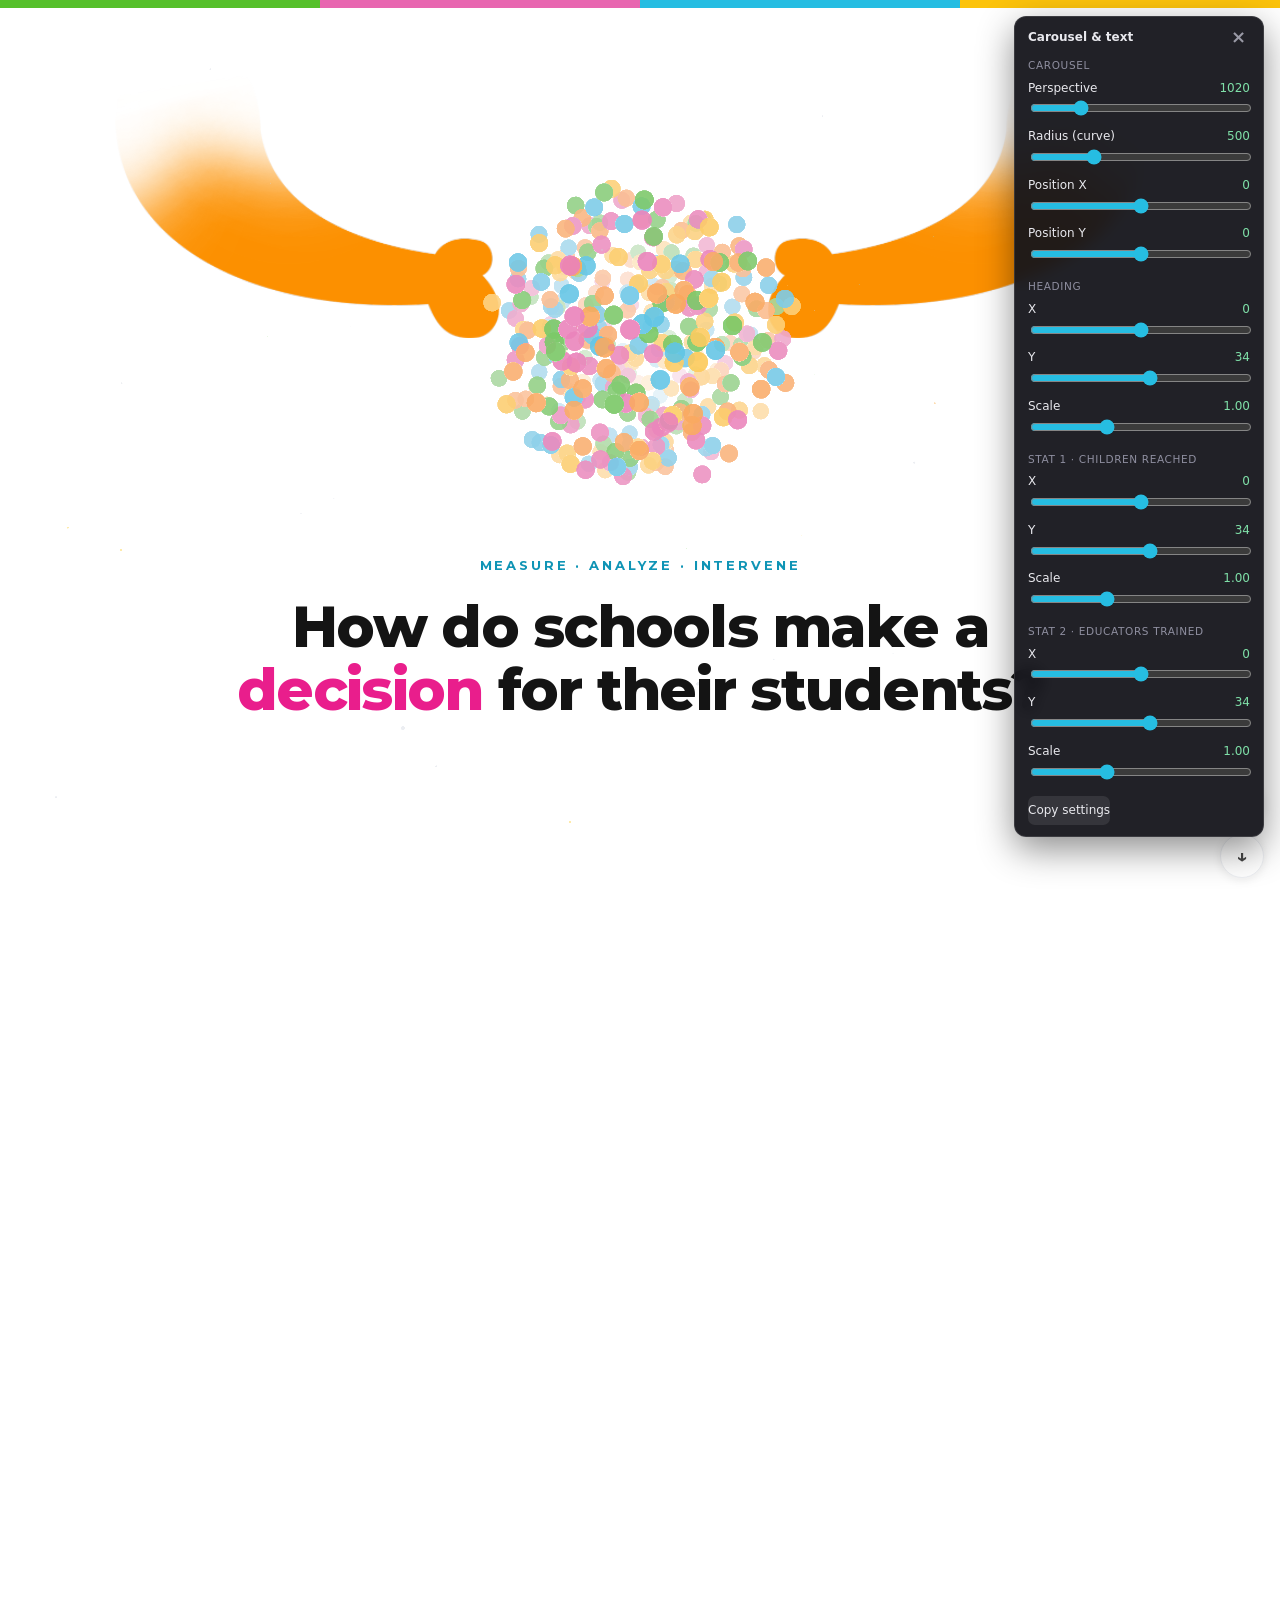
==== commit e5917ca4: "30+ schools?" ====
--- a/index.html
+++ b/index.html
@@ -50,29 +50,32 @@
   #impactCard { opacity: 0; transform: scale(0.82); filter: blur(14px);
     transition: opacity .7s ease, transform .8s cubic-bezier(.2,.7,.3,1), filter .7s ease; }
   #impactCard.in { opacity: 1; transform: scale(1); filter: blur(0); transition-delay: .2s; }
-  /* Logo carousel — full viewport width (breaks out of the padded step) */
-  .logo-carousel { overflow: hidden; width: 100vw; margin-left: calc(50% - 50vw); margin-bottom: min(52px,6vh);
-    -webkit-mask-image: linear-gradient(90deg, transparent, #000 6%, #000 94%, transparent);
-            mask-image: linear-gradient(90deg, transparent, #000 6%, #000 94%, transparent); }
-  .logo-track { display: flex; align-items: center; width: max-content; animation: logoScroll 32s linear infinite; }
-  .logo-carousel:hover .logo-track { animation-play-state: paused; }
-  .logo-box { flex: 0 0 auto; height: min(96px,12vh); margin-right: min(30px,3vw);
-    display: flex; align-items: center; justify-content: center; padding: 12px 24px;
-    background: #fff; border: 1.5px solid var(--tl-line-200); border-radius: 20px; }
-  .logo-box img { height: 100%; width: auto; object-fit: contain; display: block; }
-  .logo-dot { flex: 0 0 auto; width: 15px; height: 15px; border-radius: 50%; margin-right: min(30px,3vw); }
-  @keyframes logoScroll { to { transform: translateX(-50%); } }
-
-  /* Stats over a 100vw ellipse. #impEllipse position/height/colour and each
-     stat/heading's position/scale/colour are live-tunable via the Impact GUI
-     (press I). Vars: --imp-el-x/y (px), --imp-el-h (px), --imp-el-color;
-     per-item --?x/--?y (px), --?sc (scale), and stat --snum (number colour). */
-  .impact-statwrap { position: relative; }
-  #impEllipse { position: absolute; left: 50%; top: 50%; z-index: 0; pointer-events: none;
-    width: 100vw; height: var(--imp-el-h, 460px);
-    transform: translate(calc(-50% + var(--imp-el-x, 0px)), calc(-50% + var(--imp-el-y, 0px)));
-    background: var(--imp-el-color, #FBEAA0); border-radius: 50%; }
-  .impact-statwrap > *:not(#impEllipse) { position: relative; z-index: 1; }
+  /* Cylinder-wrap carousel. impact-carousel.js writes each card's 3D transform
+     (position on a cylinder + facing rotation); here we only style the card +
+     set the 3D context. Sits in front of the #impactOrbits dot field.
+     CSS vars the control panel writes:
+       --pcx-w / --pcx-ch  card width / height (px)
+       --pcx-h             carousel band height (px)
+       --pcx-persp         perspective focal length (px; lower = stronger 3D) */
+  .pcx { position: relative; z-index: 2; width: 100%; height: var(--pcx-h, 400px);
+    margin: 0 auto min(40px,5vh); perspective: var(--pcx-persp, 1300px); }
+  .pcx-stage { position: absolute; left: 50%; top: 50%; width: 0; height: 0;
+    transform: translate(-50%, -50%); transform-style: preserve-3d; }
+  .pcx-card { position: absolute; left: 50%; top: 50%;
+    width: var(--pcx-w, 260px); height: var(--pcx-ch, 330px);
+    margin-left: calc(var(--pcx-w, 260px) / -2); margin-top: calc(var(--pcx-ch, 330px) / -2);
+    transform-style: preserve-3d; backface-visibility: hidden; cursor: pointer; will-change: transform;
+    transition: transform .6s cubic-bezier(.22,.61,.36,1), opacity .45s ease; }
+  .pcx-media { position: absolute; inset: 0; border-radius: 20px; overflow: hidden;
+    display: flex; align-items: center; justify-content: center; background: #fff;
+    box-shadow: 0 26px 54px rgba(40,36,10,.20), 0 3px 12px rgba(40,36,10,.14); }
+  .pcx-img { max-width: 78%; max-height: 62%; width: auto; height: auto; object-fit: contain; display: block; }
+  .pcx-img:not([src]), .pcx-img[src=""] { display: none; }
+
+  /* Each stat/heading's position/scale/colour is live-tunable via the Impact
+     GUI (press I). Vars: per-item --?x/--?y (px), --?sc (scale), and stat
+     --snum (number colour). */
+  .impact-statwrap { position: relative; z-index: 1; }
   .impact-head { font-size: min(42px,5.2vh); font-weight: 800; letter-spacing: -0.02em; color: var(--hcolor, var(--tl-ink-900)); margin: 0 0 min(30px,4vh);
     transform: translate(var(--hx,0px), var(--hy,0px)) scale(var(--hsc,1)); }
   .impact-stats { display: flex; gap: min(80px,8vw); justify-content: center; flex-wrap: wrap; }
@@ -620,50 +623,43 @@
 </div>
 
 <!-- ═══ 10 · IMPACT ═══════════════════════════════════════════ -->
-<div class="scene" data-scene data-wash="255,246,168" data-label="Impact" id="impact" style="height: 230vh;">
-  <div class="stage">
-    <div class="step">
-      <div class="step-in">
-        <div id="impactCard" style="width: 100%; margin: 0 auto; text-align: center;">
-          <!-- Logo carousel spans the full viewport width. Fixed box height,
-               width follows each image's aspect ratio. Dots between logos use the
-               3D dot-field palette. Track is duplicated once so the right→left
-               scroll loops seamlessly (translateX -50% = exactly one copy).
-               Add/remove logo-box+logo-dot pairs in BOTH copies to change the set. -->
-          <div class="logo-carousel">
-            <div class="logo-track">
-              <div class="logo-box"><img src="assets/ds/tilli-wordmark.png" alt=""></div>
-              <span class="logo-dot" style="background:#FCC30B;"></span>
-              <div class="logo-box"><img src="assets/ds/stanford-gse.png" alt=""></div>
-              <span class="logo-dot" style="background:#26BDE2;"></span>
-              <div class="logo-box"><img src="assets/ds/unicef-innovation.png" alt=""></div>
-              <span class="logo-dot" style="background:#56C02B;"></span>
-              <div class="logo-box"><img src="assets/ds/teaching-kit.png" alt=""></div>
-              <span class="logo-dot" style="background:#F99B1C;"></span>
-              <div class="logo-box"><img src="assets/ds/guidebook-l1.png" alt=""></div>
-              <span class="logo-dot" style="background:#E866B0;"></span>
-              <!-- duplicate copy for the seamless loop -->
-              <div class="logo-box"><img src="assets/ds/tilli-wordmark.png" alt=""></div>
-              <span class="logo-dot" style="background:#FCC30B;"></span>
-              <div class="logo-box"><img src="assets/ds/stanford-gse.png" alt=""></div>
-              <span class="logo-dot" style="background:#26BDE2;"></span>
-              <div class="logo-box"><img src="assets/ds/unicef-innovation.png" alt=""></div>
-              <span class="logo-dot" style="background:#56C02B;"></span>
-              <div class="logo-box"><img src="assets/ds/teaching-kit.png" alt=""></div>
-              <span class="logo-dot" style="background:#F99B1C;"></span>
-              <div class="logo-box"><img src="assets/ds/guidebook-l1.png" alt=""></div>
-              <span class="logo-dot" style="background:#E866B0;"></span>
-            </div>
-          </div>
-          <!-- Stats sit ON a 100vw ellipse. #impEllipse + each stat/heading are
-               driven by CSS vars that the "Impact stats" GUI writes live (press I
-               to toggle). -->
+<div class="scene" data-scene data-wash="202,240,254" data-label="Impact" id="impact" style="height: 230vh;">
+  <div class="stage">
+    <div class="step">
+      <!-- 3D orbiting dot ring — its OWN full-bleed layer (sibling of the card),
+           so the ring can spill past the card edges without being clipped. Sits
+           behind the card content, which is lifted to z-index:1. Perspective/
+           depth + all motion live in js/impact-orbits.js. -->
+      <canvas id="impactOrbits" style="position:absolute; inset:0; width:100%; height:100%;
+              z-index:0; pointer-events:none;"></canvas>
+      <div class="step-in" style="position:relative; z-index:1;">
+        <div id="impactCard" style="width: 100%; margin: 0 auto; text-align: center; position: relative;">
+          <!-- Cylinder BARREL of logo cards — in front of the dot ring, rotates
+               continuously. Duplicated once (10 = 5×2) so the barrel stays full
+               and the loop is seamless: cards recycle around the hidden back.
+               Swap a logo by changing its .pcx-img `src` (keep the two copies
+               matched). Speed/radius/size are live via the control panel. -->
+          <div id="impactCarousel" class="pcx">
+            <div class="pcx-stage">
+              <div class="pcx-card"><div class="pcx-media"><img class="pcx-img" src="assets/ds/unicef-innovation.png" alt="UNICEF Innovation"></div></div>
+              <div class="pcx-card"><div class="pcx-media"><img class="pcx-img" src="assets/ds/stanford-gse.png" alt="Stanford GSE"></div></div>
+              <div class="pcx-card"><div class="pcx-media"><img class="pcx-img" src="assets/ds/tilli-wordmark.png" alt="Tilli"></div></div>
+              <div class="pcx-card"><div class="pcx-media"><img class="pcx-img" src="assets/ds/teaching-kit.png" alt="Tilli SEL Teaching Kit"></div></div>
+              <div class="pcx-card"><div class="pcx-media"><img class="pcx-img" src="assets/ds/guidebook-l1.png" alt="Tilli Guidebook Level 1"></div></div>
+              <!-- duplicate copy for the seamless loop (keep in sync with above) -->
+              <div class="pcx-card"><div class="pcx-media"><img class="pcx-img" src="assets/ds/unicef-innovation.png" alt="UNICEF Innovation"></div></div>
+              <div class="pcx-card"><div class="pcx-media"><img class="pcx-img" src="assets/ds/stanford-gse.png" alt="Stanford GSE"></div></div>
+              <div class="pcx-card"><div class="pcx-media"><img class="pcx-img" src="assets/ds/tilli-wordmark.png" alt="Tilli"></div></div>
+              <div class="pcx-card"><div class="pcx-media"><img class="pcx-img" src="assets/ds/teaching-kit.png" alt="Tilli SEL Teaching Kit"></div></div>
+              <div class="pcx-card"><div class="pcx-media"><img class="pcx-img" src="assets/ds/guidebook-l1.png" alt="Tilli Guidebook Level 1"></div></div>
+            </div>
+          </div>
+
           <div class="impact-statwrap">
-            <div id="impEllipse"></div>
-            <h2 class="impact-head" id="impHead"><span style="color: var(--tl-pink-600);">30+</span> schools are already with us.</h2>
+            <h2 class="impact-head" id="impHead" style="--hy: 34px;"><span style="color: var(--tl-pink-600);">30+</span> schools are already with us.</h2>
             <div class="impact-stats">
-              <div class="impact-stat" id="impStat1" style="--snum: var(--tl-pink-600);"><div class="impact-num">12,510</div><div class="impact-lbl">children reached</div></div>
-              <div class="impact-stat" id="impStat2" style="--snum: var(--tl-cyan-700);"><div class="impact-num">4,000+</div><div class="impact-lbl">educators trained</div></div>
+              <div class="impact-stat" id="impStat1" style="--snum: var(--tl-pink-600); --sy: 34px;"><div class="impact-num">12,510</div><div class="impact-lbl">children reached</div></div>
+              <div class="impact-stat" id="impStat2" style="--snum: var(--tl-cyan-700); --sy: 34px;"><div class="impact-num">4,000+</div><div class="impact-lbl">educators trained</div></div>
             </div>
           </div>
         </div>
@@ -823,6 +819,8 @@
 </div><!-- /content -->
 
 <script src="js/ask-tilli-demo.js?v=1"></script>
-<script type="module" src="js/main.js?v=106"></script>
+<script src="js/impact-orbits.js?v=4"></script>
+<script src="js/impact-carousel.js?v=7"></script>
+<script type="module" src="js/main.js?v=110"></script>
 </body>
 </html>
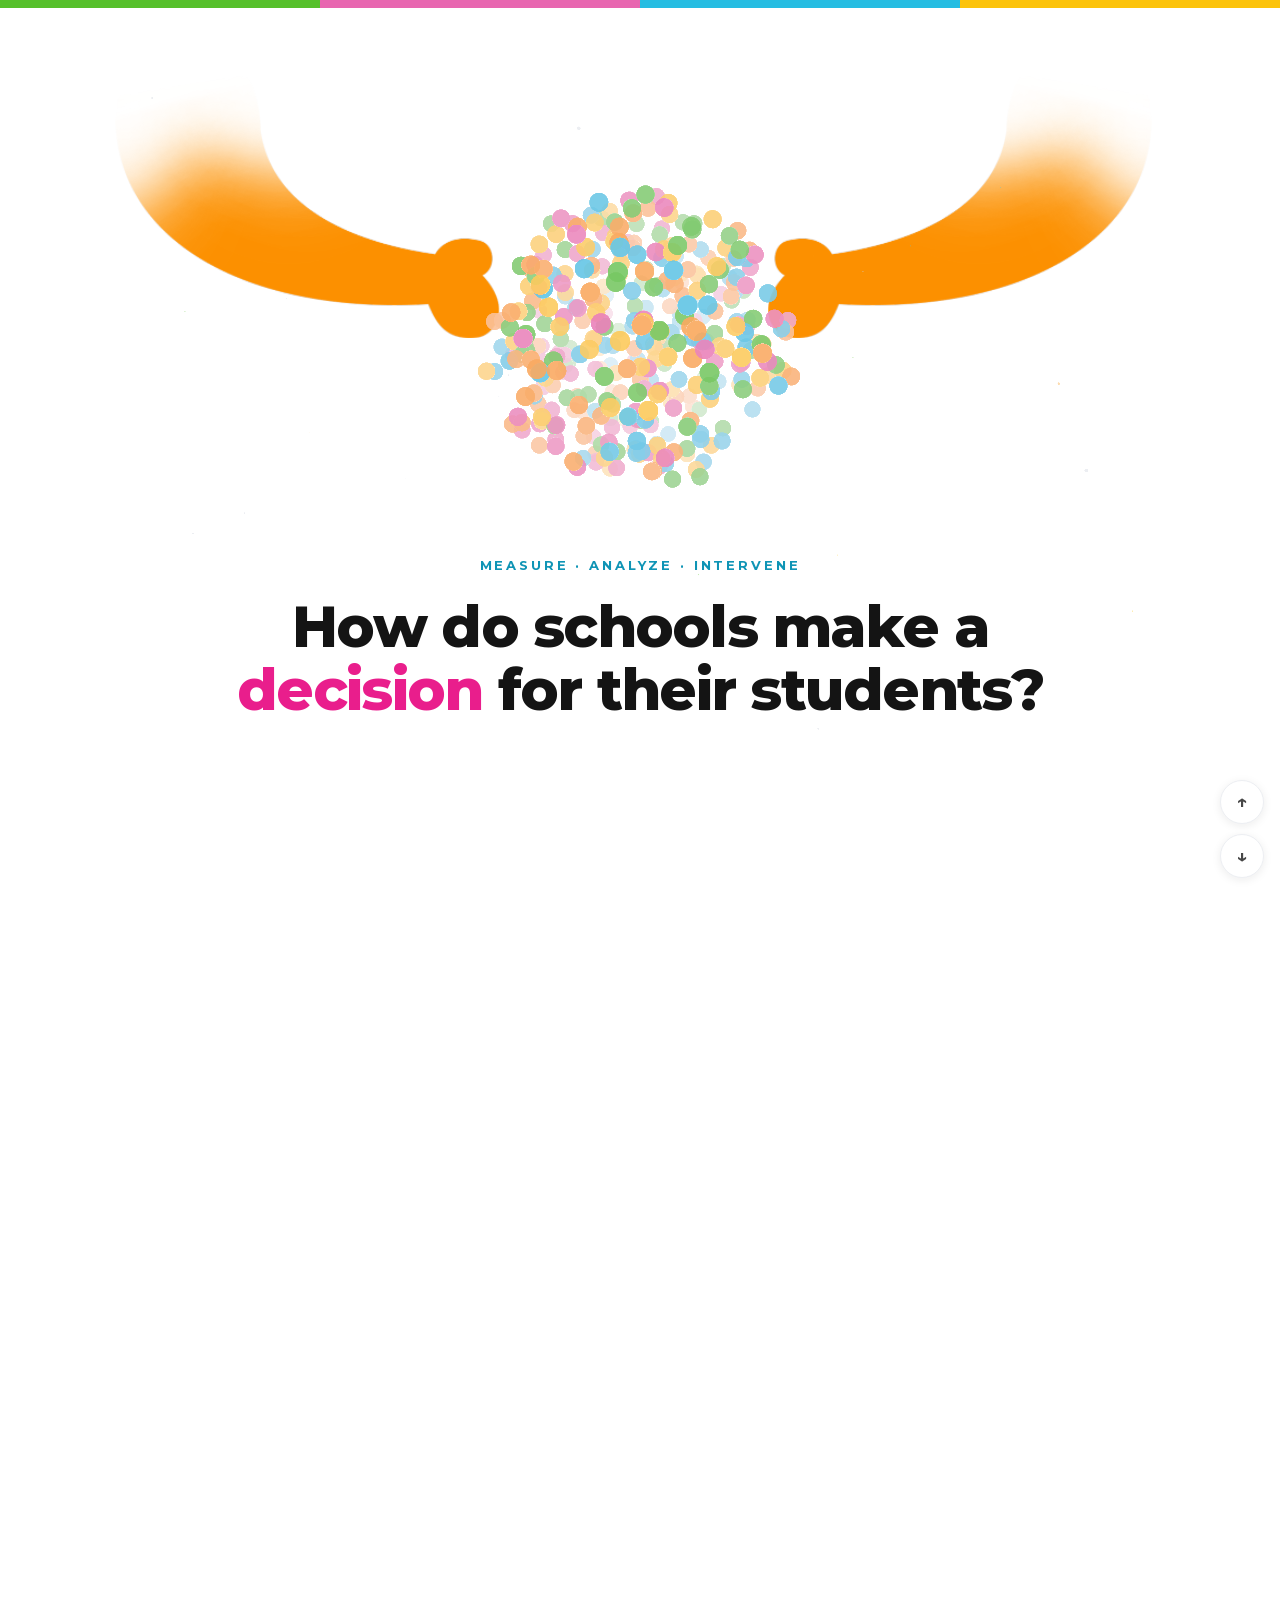
==== commit 2882fb25: "30+schools complete!" ====
--- a/index.html
+++ b/index.html
@@ -75,13 +75,76 @@
   /* Each stat/heading's position/scale/colour is live-tunable via the Impact
      GUI (press I). Vars: per-item --?x/--?y (px), --?sc (scale), and stat
      --snum (number colour). */
-  .impact-statwrap { position: relative; z-index: 1; }
+  .impact-statwrap { position: relative; z-index: 1; margin-bottom: min(30px,4vh); }
+  /* Testimonial card under the carousel. Position/scale baked into inline
+     CSS vars on #impQuote: --qx/--qy (px), --qsc (scale). */
+  .impact-quote { position: relative; z-index: 2; max-width: 720px; margin: min(34px,4.5vh) auto 0;
+    background: #fff; border: 2px solid var(--tl-green-500); border-radius: 24px; padding: 24px 34px;
+    display: flex; gap: 22px; align-items: flex-start; text-align: left;
+    box-shadow: 0 18px 44px rgba(40,36,10,.14);
+    transform: translate(var(--qx,0px), var(--qy,0px)) scale(var(--qsc,1)); }
   .impact-head { font-size: min(42px,5.2vh); font-weight: 800; letter-spacing: -0.02em; color: var(--hcolor, var(--tl-ink-900)); margin: 0 0 min(30px,4vh);
     transform: translate(var(--hx,0px), var(--hy,0px)) scale(var(--hsc,1)); }
   .impact-stats { display: flex; gap: min(80px,8vw); justify-content: center; flex-wrap: wrap; }
   .impact-stat { transform: translate(var(--sx,0px), var(--sy,0px)) scale(var(--ssc,1)); }
   .impact-num { font-size: min(54px,6vh); font-weight: 800; letter-spacing: -0.02em; color: var(--snum, var(--tl-ink-900)); }
   .impact-lbl { font-size: 14px; font-weight: 600; color: var(--tl-ink-450); margin-top: 4px; }
+
+  /* ── Impact step 1: "N schools" card — heading block + 3×3 logo grid ──
+     One rounded white card, copy on the left, a grid of school-logo tiles on
+     the right. Each tile keeps a fixed size; drop an <img> inside a .sch-logo
+     to replace its placeholder (the img is contained, the tile is unchanged). */
+  .sch-panel { max-width: 1080px; width: 100%; margin: 0 auto;
+    padding: min(52px,6vh) min(56px,4.5vw); display: flex; align-items: center;
+    gap: min(56px,4.5vw); text-align: left; }
+  /* --tx/--ty (px) & --tsc (scale): live-moved via the GUI (press I) or by
+     dragging the block on the page. "Log values" prints them to bake in. */
+  .sch-copy { flex: 0 0 30%; transform-origin: left center;
+    transform: translate(var(--tx,0px), var(--ty,0px)) scale(var(--tsc,1)); }
+  .sch-head { font-size: min(60px,7vh); font-weight: 800; letter-spacing: -0.03em;
+    line-height: 1.0; color: var(--tl-ink-900); }
+  .sch-sub { font-size: min(23px,2.9vh); font-weight: 600; color: var(--tl-ink-450);
+    line-height: 1.35; margin-top: 16px; }
+  .sch-grid { flex: 1 1 auto; display: grid; grid-template-columns: repeat(3, 1fr);
+    gap: min(20px,1.8vw); }
+  .sch-logo { aspect-ratio: 5 / 2.7; border: 2px solid var(--tl-line-200);
+    border-radius: 16px; background: var(--tl-surface-100);
+    display: flex; align-items: center; justify-content: center;
+    color: var(--tl-ink-300); font-size: 14px; font-weight: 700; overflow: hidden; }
+  .sch-logo img { max-width: 74%; max-height: 62%; object-fit: contain; display: block; }
+  /* empty slot → hide the broken <img>, show the text label; once a real src is
+     pasted in, the image shows and the placeholder label hides itself. */
+  .sch-logo img:not([src]), .sch-logo img[src=""] { display: none; }
+  .sch-logo:has(img[src]:not([src=""])) span { display: none; }
+
+  /* ── Impact step 2: recognition — centred hero + scattered photo collage ──
+     A centred heading + awards line above a staggered row of images. Per-tile
+     size and vertical offset live in .g1–.g7; .rec-prod tiles show a product on
+     white (contained) instead of a cover photo. Swap freely by changing src. */
+  .rec-wrap { max-width: 1260px; width: 100%; margin: 0 auto; text-align: center; padding: 0 24px; }
+  .rec-head { font-size: min(46px,5.6vh); font-weight: 800; letter-spacing: -0.03em;
+    line-height: 1.14; color: var(--tl-ink-900); max-width: 860px; margin: 0 auto; }
+  .rec-sub { font-size: min(15px,2vh); font-weight: 600; color: var(--tl-ink-450);
+    letter-spacing: .02em; line-height: 1.7; max-width: 760px; margin: 16px auto 0; }
+  .rec-gallery { display: flex; align-items: center; justify-content: center;
+    gap: 16px; margin-top: min(46px,5vh); }
+  .rec-gallery img { flex: 0 0 auto; border-radius: 18px; object-fit: cover; display: block;
+    background: #fff; box-shadow: 0 20px 44px rgba(40,36,10,.16); }
+  .rec-prod { object-fit: contain !important; padding: 14px; border: 1px solid var(--tl-line-200); }
+  .rec-gallery .g1 { width: 132px; height: 196px; transform: translateY(-26px); }
+  .rec-gallery .g2 { width: 146px; height: 150px; transform: translateY(44px); }
+  .rec-gallery .g3 { width: 158px; height: 226px; transform: translateY(-14px); }
+  .rec-gallery .g4 { width: 220px; height: 300px; transform: translateY(6px); }
+  .rec-gallery .g5 { width: 158px; height: 206px; transform: translateY(-32px); }
+  .rec-gallery .g6 { width: 146px; height: 150px; transform: translateY(38px); }
+  .rec-gallery .g7 { width: 132px; height: 192px; transform: translateY(-18px); }
+
+  @media (max-width: 760px) {
+    .sch-panel { flex-direction: column; text-align: center; gap: 28px; padding: 32px 26px; }
+    .sch-copy { flex-basis: auto; }
+    .rec-gallery { flex-wrap: wrap; }
+    .rec-gallery img { transform: none !important; }
+  }
 
   /* ── Shared ───────────────────────────────────────────────── */
   .wrap { max-width: 1140px; margin: 0 auto; padding: 0 24px; }
@@ -623,7 +686,7 @@
 </div>
 
 <!-- ═══ 10 · IMPACT ═══════════════════════════════════════════ -->
-<div class="scene" data-scene data-wash="202,240,254" data-label="Impact" id="impact" style="height: 230vh;">
+<div class="scene" data-scene data-wash="255,255,255" data-label="Impact" id="impact" style="height: 230vh;">
   <div class="stage">
     <div class="step">
       <!-- 3D orbiting dot ring — its OWN full-bleed layer (sibling of the card),
@@ -634,54 +697,48 @@
               z-index:0; pointer-events:none;"></canvas>
       <div class="step-in" style="position:relative; z-index:1;">
         <div id="impactCard" style="width: 100%; margin: 0 auto; text-align: center; position: relative;">
-          <!-- Cylinder BARREL of logo cards — in front of the dot ring, rotates
-               continuously. Duplicated once (10 = 5×2) so the barrel stays full
-               and the loop is seamless: cards recycle around the hidden back.
-               Swap a logo by changing its .pcx-img `src` (keep the two copies
-               matched). Speed/radius/size are live via the control panel. -->
-          <div id="impactCarousel" class="pcx">
-            <div class="pcx-stage">
-              <div class="pcx-card"><div class="pcx-media"><img class="pcx-img" src="assets/ds/unicef-innovation.png" alt="UNICEF Innovation"></div></div>
-              <div class="pcx-card"><div class="pcx-media"><img class="pcx-img" src="assets/ds/stanford-gse.png" alt="Stanford GSE"></div></div>
-              <div class="pcx-card"><div class="pcx-media"><img class="pcx-img" src="assets/ds/tilli-wordmark.png" alt="Tilli"></div></div>
-              <div class="pcx-card"><div class="pcx-media"><img class="pcx-img" src="assets/ds/teaching-kit.png" alt="Tilli SEL Teaching Kit"></div></div>
-              <div class="pcx-card"><div class="pcx-media"><img class="pcx-img" src="assets/ds/guidebook-l1.png" alt="Tilli Guidebook Level 1"></div></div>
-              <!-- duplicate copy for the seamless loop (keep in sync with above) -->
-              <div class="pcx-card"><div class="pcx-media"><img class="pcx-img" src="assets/ds/unicef-innovation.png" alt="UNICEF Innovation"></div></div>
-              <div class="pcx-card"><div class="pcx-media"><img class="pcx-img" src="assets/ds/stanford-gse.png" alt="Stanford GSE"></div></div>
-              <div class="pcx-card"><div class="pcx-media"><img class="pcx-img" src="assets/ds/tilli-wordmark.png" alt="Tilli"></div></div>
-              <div class="pcx-card"><div class="pcx-media"><img class="pcx-img" src="assets/ds/teaching-kit.png" alt="Tilli SEL Teaching Kit"></div></div>
-              <div class="pcx-card"><div class="pcx-media"><img class="pcx-img" src="assets/ds/guidebook-l1.png" alt="Tilli Guidebook Level 1"></div></div>
-            </div>
-          </div>
-
-          <div class="impact-statwrap">
-            <h2 class="impact-head" id="impHead" style="--hy: 34px;"><span style="color: var(--tl-pink-600);">30+</span> schools are already with us.</h2>
-            <div class="impact-stats">
-              <div class="impact-stat" id="impStat1" style="--snum: var(--tl-pink-600); --sy: 34px;"><div class="impact-num">12,510</div><div class="impact-lbl">children reached</div></div>
-              <div class="impact-stat" id="impStat2" style="--snum: var(--tl-cyan-700); --sy: 34px;"><div class="impact-num">4,000+</div><div class="impact-lbl">educators trained</div></div>
-            </div>
-          </div>
-        </div>
-      </div>
-    </div>
-    <div class="step">
-      <div class="step-in">
-        <div style="max-width: 1140px; margin: 0 auto; text-align: center; padding: 0 24px;">
-          <div class="rv" style="display: flex; gap: 20px; justify-content: center; flex-wrap: wrap; margin-bottom: min(46px, 5vh);">
-            <img src="assets/ds/classroom-training-1.jpeg" alt="Tilli teacher training" style="width: 230px; height: 166px; object-fit: cover; border-radius: 18px;">
-            <img src="assets/ds/classroom-training-2.jpeg" alt="Teachers working with Tilli materials" style="width: 230px; height: 166px; object-fit: cover; border-radius: 18px; margin-top: 22px;">
-            <img src="assets/ds/stanford-campus.jpeg" alt="Stanford campus" style="width: 230px; height: 166px; object-fit: cover; border-radius: 18px;">
-            <img src="assets/ds/teaching-kit.png" alt="Tilli SEL Teaching Kit" style="width: 230px; height: 166px; object-fit: contain; background: #fff; border-radius: 18px; margin-top: 22px;">
-          </div>
-          <div class="rv" style="max-width: 720px; margin: 0 auto; background: #fff; border: 2px solid var(--tl-green-500); border-radius: 24px; padding: 32px 40px; text-align: left; display: flex; gap: 22px;">
-            <img src="assets/ds/quote-green.png" alt="" style="width: 40px; height: 32px; flex-shrink: 0;">
-            <div>
-              <div style="font-size: min(21px, 2.8vh); font-weight: 600; font-style: italic; color: var(--tl-ink-800); line-height: 1.5;">Every morning the children ask their teachers: are we doing a Tilli activity today?</div>
-              <div style="font-size: 14px; font-weight: 600; color: var(--tl-ink-450); margin-top: 14px;">Mr. Upali Gunasekara · Principal, Polymath International School</div>
-            </div>
-          </div>
-          <div class="rv" style="font-size: 13px; font-weight: 600; color: var(--tl-ink-450); margin-top: min(40px, 4.5vh);">HundrED Global Collection 2026 · QS Reimagine Education Gold Winner · GESAwards Special Track Winner · UNICEF Venture Fund</div>
+          <!-- image-1 layout: heading block (left) + 3×3 school-logo grid (right),
+               inside one rounded card. Replace a placeholder by dropping an
+               <img src="…"> inside its .sch-logo tile. -->
+          <div class="sch-panel">
+            <div class="sch-copy" id="schCopy" style="--tx: -88px; --ty: 0px; --tsc: 1.65;">
+              <h2 class="sch-head"><span style="color: var(--tl-pink-600);">30+</span> schools</h2>
+              <p class="sch-sub">have joined to understand their students</p>
+            </div>
+            <!-- paste a real path into each src="" (e.g. src="assets/ds/school-x.png");
+                 the box size/shape is fixed, the label hides once a src is set. -->
+            <div class="sch-grid">
+              <div class="sch-logo"><img src="" alt="School logo 1"><span>school logo 1</span></div>
+              <div class="sch-logo"><img src="" alt="School logo 2"><span>school logo 2</span></div>
+              <div class="sch-logo"><img src="" alt="School logo 3"><span>school logo 3</span></div>
+              <div class="sch-logo"><img src="" alt="School logo 4"><span>school logo 4</span></div>
+              <div class="sch-logo"><img src="" alt="School logo 5"><span>school logo 5</span></div>
+              <div class="sch-logo"><img src="" alt="School logo 6"><span>school logo 6</span></div>
+              <div class="sch-logo"><img src="" alt="School logo 7"><span>school logo 7</span></div>
+              <div class="sch-logo"><img src="" alt="School logo 8"><span>school logo 8</span></div>
+              <div class="sch-logo"><img src="" alt="School logo 9"><span>school logo 9</span></div>
+            </div>
+          </div>
+        </div>
+      </div>
+    </div>
+    <div class="step">
+      <div class="step-in">
+        <!-- image-2 layout: centred hero heading + awards line above a staggered
+             photo collage. Tile size/offset are in .g1–.g7; .rec-prod = product
+             on white. Swap any src to change an image. -->
+        <div class="rec-wrap">
+          <h2 class="rec-head rv">Recognised by the people <span style="color: var(--tl-green-600);">reimagining education</span>.</h2>
+          <p class="rec-sub rv">HundrED Global Collection 2026&nbsp;&nbsp;·&nbsp;&nbsp;QS Reimagine Education Gold Winner&nbsp;&nbsp;·&nbsp;&nbsp;GESAwards Special Track Winner&nbsp;&nbsp;·&nbsp;&nbsp;UNICEF Venture Fund</p>
+          <div class="rec-gallery rv">
+            <img class="g1" src="assets/ds/classroom-training-2.jpeg" alt="Teachers in a Tilli training">
+            <img class="g2" src="assets/ds/feelings-time-1.png" alt="Tilli Feelings Time activity">
+            <img class="g3" src="assets/ds/stanford-campus.jpeg" alt="Stanford campus">
+            <img class="g4" src="assets/ds/classroom-training-1.jpeg" alt="Children in a Tilli classroom">
+            <img class="g5 rec-prod" src="assets/ds/teaching-kit.png" alt="Tilli SEL Teaching Kit">
+            <img class="g6 rec-prod" src="assets/ds/my-first-feelings-book.png" alt="Tilli My First Feelings Book">
+            <img class="g7 rec-prod" src="assets/ds/guidebook-l1.png" alt="Tilli Guidebook Level 1">
+          </div>
         </div>
       </div>
     </div>
@@ -819,8 +876,8 @@
 </div><!-- /content -->
 
 <script src="js/ask-tilli-demo.js?v=1"></script>
-<script src="js/impact-orbits.js?v=4"></script>
+<script src="js/impact-orbits.js?v=6"></script>
 <script src="js/impact-carousel.js?v=7"></script>
-<script type="module" src="js/main.js?v=110"></script>
+<script type="module" src="js/main.js?v=112"></script>
 </body>
 </html>
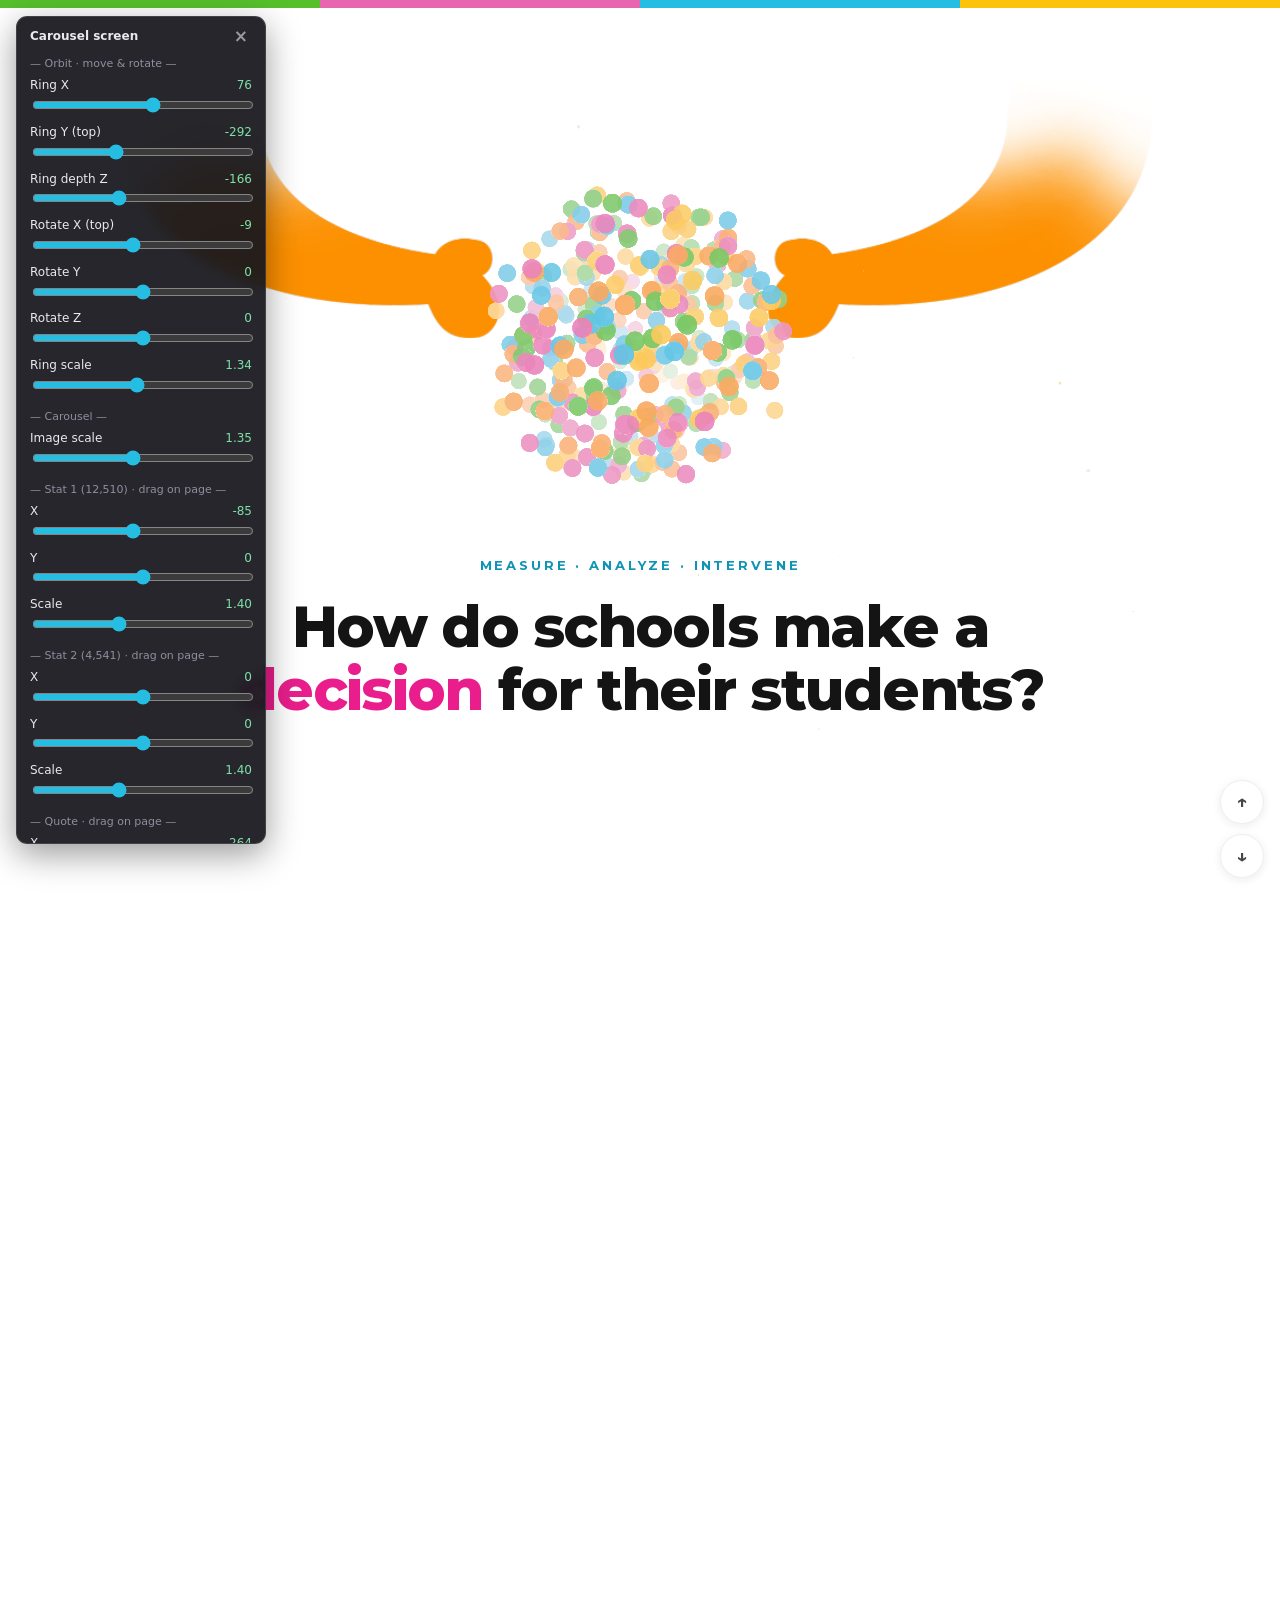
==== commit 8534fa43: "quote screen complete!" ====
--- a/index.html
+++ b/index.html
@@ -117,33 +117,67 @@
   .sch-logo img:not([src]), .sch-logo img[src=""] { display: none; }
   .sch-logo:has(img[src]:not([src=""])) span { display: none; }
 
-  /* ── Impact step 2: recognition — centred hero + scattered photo collage ──
-     A centred heading + awards line above a staggered row of images. Per-tile
-     size and vertical offset live in .g1–.g7; .rec-prod tiles show a product on
-     white (contained) instead of a cover photo. Swap freely by changing src. */
-  .rec-wrap { max-width: 1260px; width: 100%; margin: 0 auto; text-align: center; padding: 0 24px; }
-  .rec-head { font-size: min(46px,5.6vh); font-weight: 800; letter-spacing: -0.03em;
-    line-height: 1.14; color: var(--tl-ink-900); max-width: 860px; margin: 0 auto; }
-  .rec-sub { font-size: min(15px,2vh); font-weight: 600; color: var(--tl-ink-450);
-    letter-spacing: .02em; line-height: 1.7; max-width: 760px; margin: 16px auto 0; }
-  .rec-gallery { display: flex; align-items: center; justify-content: center;
-    gap: 16px; margin-top: min(46px,5vh); }
-  .rec-gallery img { flex: 0 0 auto; border-radius: 18px; object-fit: cover; display: block;
-    background: #fff; box-shadow: 0 20px 44px rgba(40,36,10,.16); }
-  .rec-prod { object-fit: contain !important; padding: 14px; border: 1px solid var(--tl-line-200); }
-  .rec-gallery .g1 { width: 132px; height: 196px; transform: translateY(-26px); }
-  .rec-gallery .g2 { width: 146px; height: 150px; transform: translateY(44px); }
-  .rec-gallery .g3 { width: 158px; height: 226px; transform: translateY(-14px); }
-  .rec-gallery .g4 { width: 220px; height: 300px; transform: translateY(6px); }
-  .rec-gallery .g5 { width: 158px; height: 206px; transform: translateY(-32px); }
-  .rec-gallery .g6 { width: 146px; height: 150px; transform: translateY(38px); }
-  .rec-gallery .g7 { width: 132px; height: 192px; transform: translateY(-18px); }
+  /* ── Impact step 2: full-bleed carousel + stats + a school quote ───────────
+     NO card container. The dot ring (stage-level canvas, behind) fills the top
+     band, a 100vw seamless image marquee sits mid-screen, and stats + quote
+     anchor the bottom. Boxes / fonts / colours match the rest of the site
+     (school tiles · Montserrat · ink + green tokens). Each text group carries
+     its own --x/--y/--sc transform, tuned live in the GUI (press K) then baked
+     into its inline style. ───────────────────────────────────────────────────
+     --imp2-box  box size (px)   --imp2-gap  gap between boxes   --imp2-dur loop time */
+  .imp2-scene { position: absolute; inset: 0; }
+
+  /* seamless auto-scrolling image marquee — equal-size boxes duplicated in the
+     track so translateX(-50%) loops with no seam. Drop a src into any .imp2-box
+     img to swap a placeholder (the label hides itself, like the school tiles). */
+  .imp2-carousel { position: absolute; left: 0; top: 43%; transform: translateY(-50%);
+    width: 100vw; overflow: hidden;
+    -webkit-mask-image: linear-gradient(90deg, transparent, #000 6%, #000 94%, transparent);
+            mask-image: linear-gradient(90deg, transparent, #000 6%, #000 94%, transparent); }
+  .imp2-track { display: flex; gap: calc(var(--imp2-gap, 22px) * var(--imp2-scale, 1)); width: max-content;
+    animation: imp2-marquee var(--imp2-dur, 46s) linear infinite; }
+  .imp2-carousel:hover .imp2-track { animation-play-state: paused; }
+  /* --imp2-scale (GUI, press K) multiplies box size + gap so the whole carousel
+     scales without touching the track's animated transform */
+  .imp2-box { flex: 0 0 auto;
+    width: calc(var(--imp2-box, 200px) * var(--imp2-scale, 1));
+    height: calc(var(--imp2-box, 200px) * var(--imp2-scale, 1));
+    border: 2px solid var(--tl-line-200); border-radius: 16px; background: var(--tl-surface-100);
+    display: flex; align-items: center; justify-content: center; overflow: hidden;
+    color: var(--tl-ink-300); font-size: 14px; font-weight: 700; }
+  .imp2-box img { width: 100%; height: 100%; object-fit: cover; display: block; }
+  .imp2-box img:not([src]), .imp2-box img[src=""] { display: none; }
+  .imp2-box:has(img[src]:not([src=""])) span { display: none; }
+  @keyframes imp2-marquee { from { transform: translateX(0); } to { transform: translateX(-50%); } }
+  @media (prefers-reduced-motion: reduce) { .imp2-track { animation: none; } }
+
+  /* bottom band: stats (left) + quote (right) */
+  .imp2-bottom { position: absolute; left: 50%; bottom: min(9vh, 84px);
+    transform: translateX(-50%); width: 100%; max-width: 1240px;
+    padding: 0 min(56px, 5vw); display: flex; align-items: flex-end;
+    justify-content: space-between; gap: 40px; }
+  /* each text group is independently movable/scalable — baked as inline --x/--y/--sc */
+  .imp2-move { transform: translate(var(--x, 0px), var(--y, 0px)) scale(var(--sc, 1)); }
+  .imp2-stats { display: flex; align-items: flex-end; gap: min(56px, 6vw); }
+  .imp2-stat { transform-origin: left bottom; }
+  .imp2-num { font-size: min(44px, 5vh); font-weight: 800; letter-spacing: -0.02em;
+    color: var(--tl-ink-900); line-height: 1; }
+  .imp2-lbl { font-size: 15px; font-weight: 600; color: var(--tl-ink-450);
+    margin-top: 10px; line-height: 1.3; }
+  .imp2-quote { display: grid; grid-template-columns: auto 1fr; column-gap: 14px;
+    max-width: 470px; margin: 0; transform-origin: right bottom; }
+  .imp2-qmark { grid-row: 1; grid-column: 1; font-size: 46px; font-weight: 800;
+    color: var(--tl-green-600); line-height: .9; }
+  .imp2-qtext { grid-row: 1; grid-column: 2; font-size: min(23px, 2.9vh); font-weight: 700;
+    letter-spacing: -0.01em; line-height: 1.3; color: var(--tl-ink-800); }
+  .imp2-cite { grid-row: 2; grid-column: 2; font-size: 14px; font-weight: 600;
+    color: var(--tl-ink-450); margin-top: 12px; line-height: 1.4; }
 
   @media (max-width: 760px) {
     .sch-panel { flex-direction: column; text-align: center; gap: 28px; padding: 32px 26px; }
     .sch-copy { flex-basis: auto; }
-    .rec-gallery { flex-wrap: wrap; }
-    .rec-gallery img { transform: none !important; }
+    .imp2-box { --imp2-box: 150px; }
+    .imp2-bottom { flex-direction: column; align-items: flex-start; gap: 22px; bottom: 5vh; }
   }
 
   /* ── Shared ───────────────────────────────────────────────── */
@@ -688,13 +722,14 @@
 <!-- ═══ 10 · IMPACT ═══════════════════════════════════════════ -->
 <div class="scene" data-scene data-wash="255,255,255" data-label="Impact" id="impact" style="height: 230vh;">
   <div class="stage">
-    <div class="step">
-      <!-- 3D orbiting dot ring — its OWN full-bleed layer (sibling of the card),
-           so the ring can spill past the card edges without being clipped. Sits
-           behind the card content, which is lifted to z-index:1. Perspective/
-           depth + all motion live in js/impact-orbits.js. -->
-      <canvas id="impactOrbits" style="position:absolute; inset:0; width:100%; height:100%;
-              z-index:0; pointer-events:none;"></canvas>
+    <!-- 3D orbiting dot ring — a STAGE-level full-bleed layer (sibling of BOTH
+         steps) so the same ring persists across step 1 → step 2. Its screen-Y
+         (cfg.offY) is animated up in main.js as you leave "30+ schools", so the
+         ring glides to the top of the carousel card — that rise IS the
+         transition. Depth + motion live in js/impact-orbits.js. -->
+    <canvas id="impactOrbits" style="position:absolute; inset:0; width:100%; height:100%;
+            z-index:0; pointer-events:none;"></canvas>
+    <div class="step">
       <div class="step-in" style="position:relative; z-index:1;">
         <div id="impactCard" style="width: 100%; margin: 0 auto; text-align: center; position: relative;">
           <!-- image-1 layout: heading block (left) + 3×3 school-logo grid (right),
@@ -723,22 +758,38 @@
       </div>
     </div>
     <div class="step">
-      <div class="step-in">
-        <!-- image-2 layout: centred hero heading + awards line above a staggered
-             photo collage. Tile size/offset are in .g1–.g7; .rec-prod = product
-             on white. Swap any src to change an image. -->
-        <div class="rec-wrap">
-          <h2 class="rec-head rv">Recognised by the people <span style="color: var(--tl-green-600);">reimagining education</span>.</h2>
-          <p class="rec-sub rv">HundrED Global Collection 2026&nbsp;&nbsp;·&nbsp;&nbsp;QS Reimagine Education Gold Winner&nbsp;&nbsp;·&nbsp;&nbsp;GESAwards Special Track Winner&nbsp;&nbsp;·&nbsp;&nbsp;UNICEF Venture Fund</p>
-          <div class="rec-gallery rv">
-            <img class="g1" src="assets/ds/classroom-training-2.jpeg" alt="Teachers in a Tilli training">
-            <img class="g2" src="assets/ds/feelings-time-1.png" alt="Tilli Feelings Time activity">
-            <img class="g3" src="assets/ds/stanford-campus.jpeg" alt="Stanford campus">
-            <img class="g4" src="assets/ds/classroom-training-1.jpeg" alt="Children in a Tilli classroom">
-            <img class="g5 rec-prod" src="assets/ds/teaching-kit.png" alt="Tilli SEL Teaching Kit">
-            <img class="g6 rec-prod" src="assets/ds/my-first-feelings-book.png" alt="Tilli My First Feelings Book">
-            <img class="g7 rec-prod" src="assets/ds/guidebook-l1.png" alt="Tilli Guidebook Level 1">
-          </div>
+      <!-- full-bleed: the dot ring (canvas above) fills the top band, a 100vw
+           seamless image marquee sits mid-screen, stats + quote anchor the
+           bottom. Boxes are placeholders — paste a path into any .imp2-box
+           <img src=""> and the label hides itself. The track is DUPLICATED
+           (10 = 5×2) so the -50% loop is seamless; keep both halves identical.
+           Each text group's --x/--y/--sc is tuned in the GUI (press K). -->
+      <div class="imp2-scene">
+        <div class="imp2-carousel rv" style="--imp2-scale:1.35;">
+          <div class="imp2-track">
+            <div class="imp2-box"><img src="" alt="Carousel image 1"><span>image 1</span></div>
+            <div class="imp2-box"><img src="" alt="Carousel image 2"><span>image 2</span></div>
+            <div class="imp2-box"><img src="" alt="Carousel image 3"><span>image 3</span></div>
+            <div class="imp2-box"><img src="" alt="Carousel image 4"><span>image 4</span></div>
+            <div class="imp2-box"><img src="" alt="Carousel image 5"><span>image 5</span></div>
+            <!-- duplicate of the five above, for the seamless loop -->
+            <div class="imp2-box"><img src="" alt=""><span>image 1</span></div>
+            <div class="imp2-box"><img src="" alt=""><span>image 2</span></div>
+            <div class="imp2-box"><img src="" alt=""><span>image 3</span></div>
+            <div class="imp2-box"><img src="" alt=""><span>image 4</span></div>
+            <div class="imp2-box"><img src="" alt=""><span>image 5</span></div>
+          </div>
+        </div>
+        <div class="imp2-bottom">
+          <div class="imp2-stats">
+            <div class="imp2-stat imp2-move rv" style="--x:-85px; --y:0px; --sc:1.4;"><div class="imp2-num">12,510</div><div class="imp2-lbl">Students<br>understood</div></div>
+            <div class="imp2-stat imp2-move rv" style="--x:0px; --y:0px; --sc:1.4;"><div class="imp2-num">4,541</div><div class="imp2-lbl">Educators<br>trained</div></div>
+          </div>
+          <blockquote class="imp2-quote imp2-move rv" style="--x:264px; --y:0px; --sc:1.65;">
+            <span class="imp2-qmark">&ldquo;</span>
+            <p class="imp2-qtext">Every morning the children ask their teachers: are we doing a Tilli activity today?</p>
+            <footer class="imp2-cite">Mr. Upali Gunasekara, Principal,<br>Polymath International School</footer>
+          </blockquote>
         </div>
       </div>
     </div>
@@ -878,6 +929,6 @@
 <script src="js/ask-tilli-demo.js?v=1"></script>
 <script src="js/impact-orbits.js?v=6"></script>
 <script src="js/impact-carousel.js?v=7"></script>
-<script type="module" src="js/main.js?v=112"></script>
+<script type="module" src="js/main.js?v=116"></script>
 </body>
 </html>
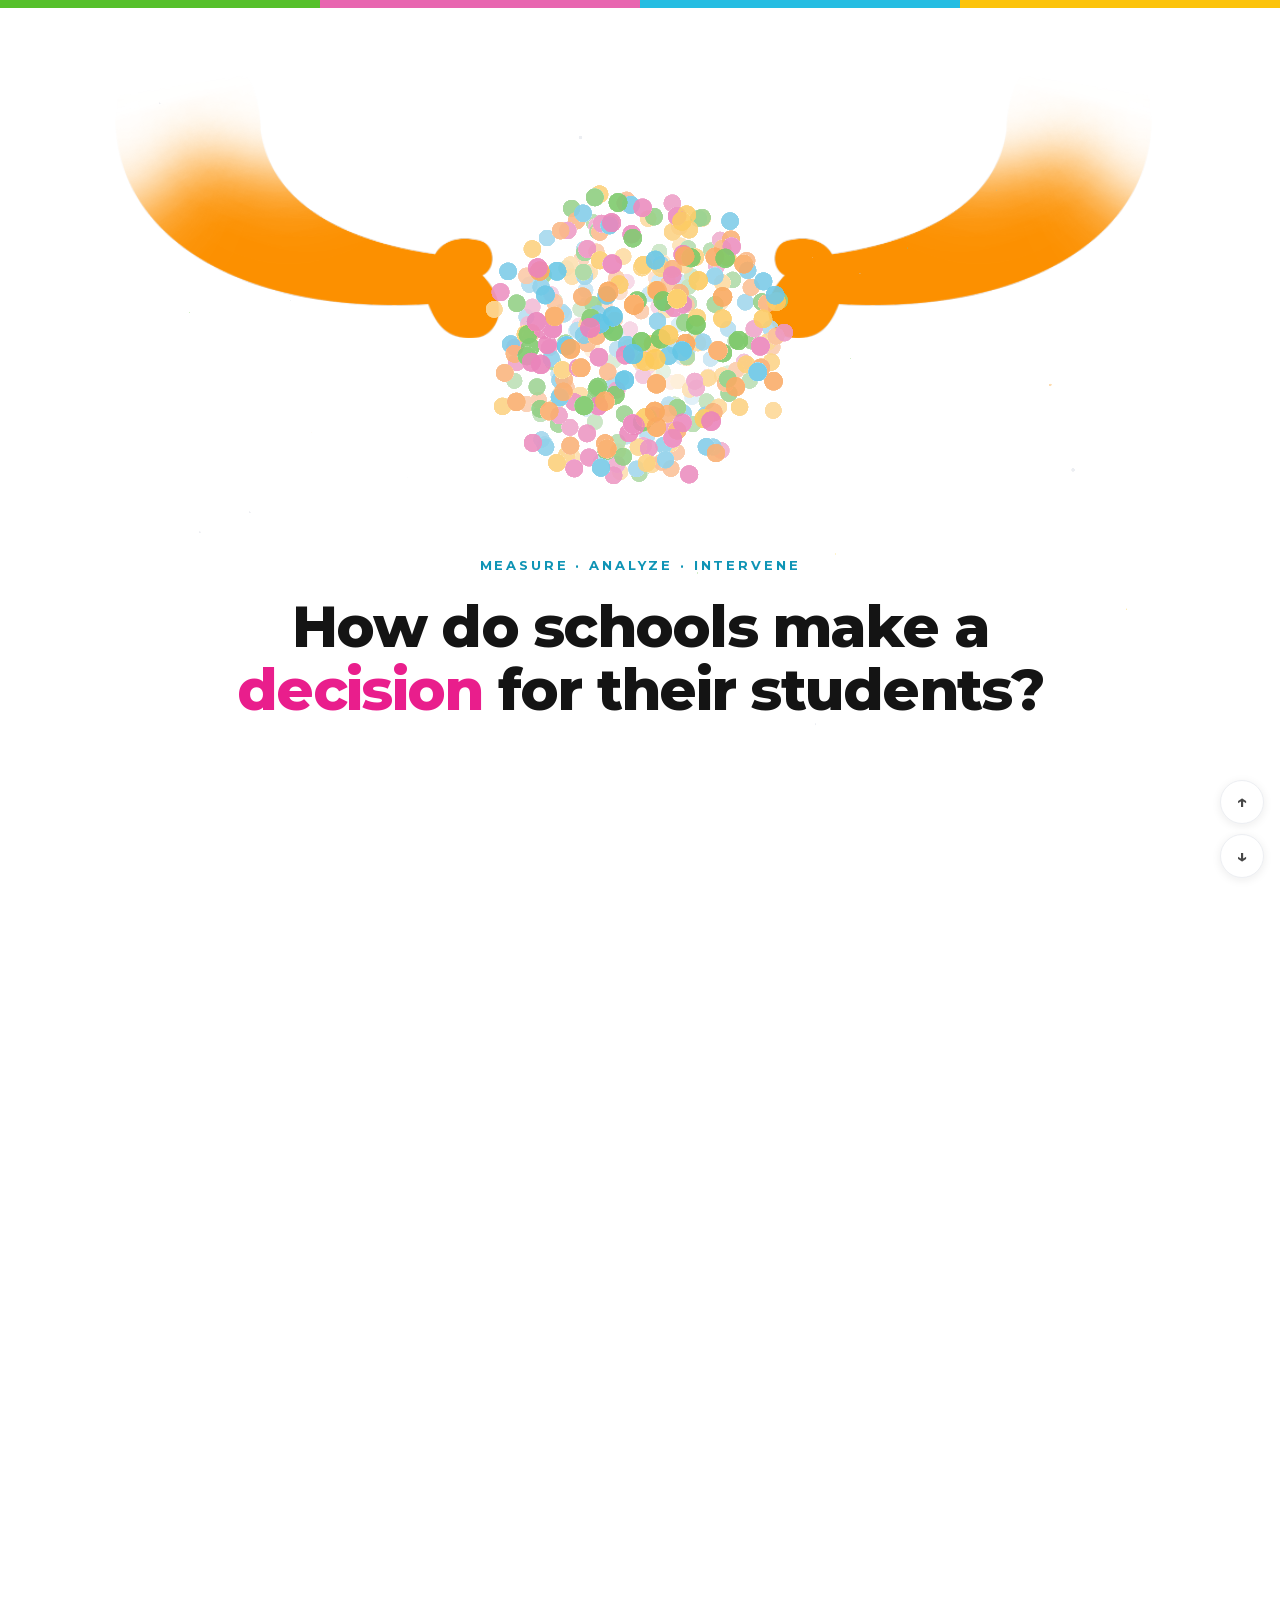
==== commit 4cc9c09f: "jar added" ====
--- a/index.html
+++ b/index.html
@@ -228,9 +228,30 @@
   .skill-card .n { font-weight: 800; font-size: 15px; }
   .skill-card .d { font-size: 12.5px; line-height: 1.45; margin-top: 4px; color: var(--tl-ink-500); }
 
-  /* ── Journey: a fixed dotted spine on the left, cards fade
-        through it on the right ──────────────────────────────── */
-  .j-deco { position: absolute; left: 6vw; top: 0; bottom: 0; width: 320px; display: flex; flex-direction: column; justify-content: center; gap: 26px; }
+  /* ── Journey: a top-centre heading + a glass jar on the left,
+        cards fade through on the right ───────────────────────── */
+  /* heading sits pinned at top-centre; --x/--y/--sc are baked from the GUI (press J) */
+  .j-heading { position: absolute; top: 5vh; left: 50%; margin: 0; text-align: center;
+    font-size: min(40px, 5vh); font-weight: 800; letter-spacing: -0.02em; color: var(--tl-ink-900);
+    transform: translate(-50%, 0) translate(var(--x, 0px), var(--y, 0px)) scale(var(--sc, 1));
+    transform-origin: top center; }
+  /* spherical glass jar on the left of the cards; --jx/--jy offset, --jsize diameter */
+  .j-jar { position: absolute; left: 6vw; top: 50%;
+    width: var(--jsize, 300px); height: var(--jsize, 300px); border-radius: 50%;
+    transform: translate(var(--jx, 0px), calc(-50% + var(--jy, 0px)));
+    background:
+      radial-gradient(circle at 34% 28%, rgba(255,255,255,0.95), rgba(255,255,255,0) 46%),
+      radial-gradient(circle at 70% 78%, rgba(38,189,226,0.18), rgba(38,189,226,0.04) 62%),
+      rgba(255,255,255,0.30);
+    border: 2px solid var(--tl-line-200);
+    overflow: hidden;   /* clips the marbles to the round glass */
+    box-shadow: inset -16px -22px 46px rgba(20,20,20,0.06), inset 14px 16px 30px rgba(255,255,255,0.5), 0 20px 46px rgba(20,20,20,0.08); }
+  /* marbles + top sheen are injected into .j-jar by buildJar() in main.js */
+  .j-marble { position: absolute; left: 50%; top: 50%; border-radius: 50%; opacity: 0;
+    will-change: transform, opacity;
+    box-shadow: inset -3px -4px 6px rgba(20,20,20,0.22), inset 2px 2px 4px rgba(255,255,255,0.45), 0 2px 5px rgba(20,20,20,0.14); }
+  .j-glass { position: absolute; inset: 0; border-radius: 50%; pointer-events: none;
+    background: radial-gradient(circle at 34% 25%, rgba(255,255,255,0.55), rgba(255,255,255,0) 40%); }
   .j-stage .step { justify-content: flex-end; }
   .j-stage .step-in { width: min(660px, 52vw); margin-right: 6vw; }
   .j-card { background: #fff; border-radius: 24px; padding: 32px; display: flex; gap: 28px; align-items: center; box-shadow: 0 2px 10px rgba(20,20,20,0.05); }
@@ -240,7 +261,8 @@
 
   /* ── Responsive ───────────────────────────────────────────── */
   @media (max-width: 1080px) {
-    .j-deco { display: none; }
+    .j-heading { position: static; transform: scale(var(--sc, 1)); margin: 0 auto 8px; }
+    .j-jar { display: none; }
     .j-stage .step { justify-content: center; }
     .j-stage .step-in { width: 100%; max-width: 660px; margin-right: 0; }
   }
@@ -800,16 +822,10 @@
 <div class="scene" data-scene data-wash="255,255,255" data-label="Journey" data-pin="journey" style="height: 330vh;">
   <div class="stage j-stage">
     <div class="stage-deco">
-      <div class="j-deco">
-        <div>
-          <div class="eyebrow">WHAT PARTNER SCHOOLS DID</div>
-          <h2 style="font-size: min(40px, 5vh); font-weight: 800; letter-spacing: -0.02em; color: var(--tl-ink-900); margin: 14px 0 0;">Measure. Ask. <span style="color: var(--tl-orange-500);">Intervene.</span></h2>
-        </div>
-        <svg viewBox="0 0 120 560" style="width: 120px; height: min(46vh, 380px);" preserveAspectRatio="xMidYMid meet">
-          <path data-j-path d="M60 20 C 8 130 112 200 60 290 C 8 380 112 450 60 540" fill="none" stroke="#DDE1E8" stroke-width="3" stroke-dasharray="1 10" stroke-linecap="round"></path>
-          <circle data-j-ball cx="0" cy="0" r="13" fill="var(--tl-yellow-500)" stroke="var(--tl-ink-900)" stroke-width="2.5"></circle>
-        </svg>
-      </div>
+      <!-- top-centre heading · position + scale tunable in the GUI (press J) -->
+      <h2 class="j-heading" style="--x:256px; --y:96px; --sc:1.23;">What our partner schools did</h2>
+      <!-- spherical jar to the left of the cards · size + offset tunable (press J) -->
+      <div class="j-jar" style="--jx:43px; --jy:-3px; --jsize:435px;"></div>
     </div>
 
     <div class="step">
@@ -864,23 +880,6 @@
             <img src="assets/ds/feelings-time-1.png" alt="Feelings Time workbook" style="width: 96px; border-radius: 8px; box-shadow: 0 8px 22px rgba(20,20,20,0.12);">
             <img src="assets/ds/guidebook-l1.png" alt="Teacher's Guidebook" style="width: 96px; border-radius: 8px; box-shadow: 0 8px 22px rgba(20,20,20,0.12); margin-bottom: 16px;">
             <img src="assets/ds/my-first-feelings-book.png" alt="My First Feelings Book" style="width: 96px; border-radius: 8px; box-shadow: 0 8px 22px rgba(20,20,20,0.12);">
-          </div>
-        </div>
-      </div>
-    </div>
-
-    <div class="step">
-      <div class="step-in">
-        <div style="text-align: center;">
-          <div style="display: flex; gap: 12px; justify-content: center; margin-bottom: 30px; flex-wrap: wrap;" id="tabs">
-            <span data-tab="0" style="padding: 11px 28px; border-radius: 999px; font-size: 15px; font-weight: 700; cursor: pointer; border: 1.5px solid var(--tl-line-200);">Measure</span>
-            <span data-tab="1" style="padding: 11px 28px; border-radius: 999px; font-size: 15px; font-weight: 700; cursor: pointer; border: 1.5px solid var(--tl-line-200);">Ask</span>
-            <span data-tab="2" style="padding: 11px 28px; border-radius: 999px; font-size: 15px; font-weight: 700; cursor: pointer; border: 1.5px solid var(--tl-line-200);">Intervene</span>
-          </div>
-          <div style="background: #fff; border: 1px solid var(--tl-line-200); border-radius: 24px; padding: 36px 40px; min-height: 130px; text-align: left;">
-            <div data-tabpane style="font-size: min(20px, 2.7vh); font-weight: 600; line-height: 1.6; color: var(--tl-ink-700);">Baseline → midline → endline. 12 skills, three angles, three times a year — and dashboards update the moment data lands.</div>
-            <div data-tabpane style="display: none; font-size: min(20px, 2.7vh); font-weight: 600; line-height: 1.6; color: var(--tl-ink-700);">Ask-Tilli answers teachers' day-to-day questions with each child's own data — lesson plans, behaviour guidance, class summaries. On WhatsApp, in seconds.</div>
-            <div data-tabpane style="display: none; font-size: min(20px, 2.7vh); font-weight: 600; line-height: 1.6; color: var(--tl-ink-700);">A 36-week play-based curriculum mapped to the same 12 skills you measure — 30 minutes a week, workbooks and guidebooks included.</div>
           </div>
         </div>
       </div>
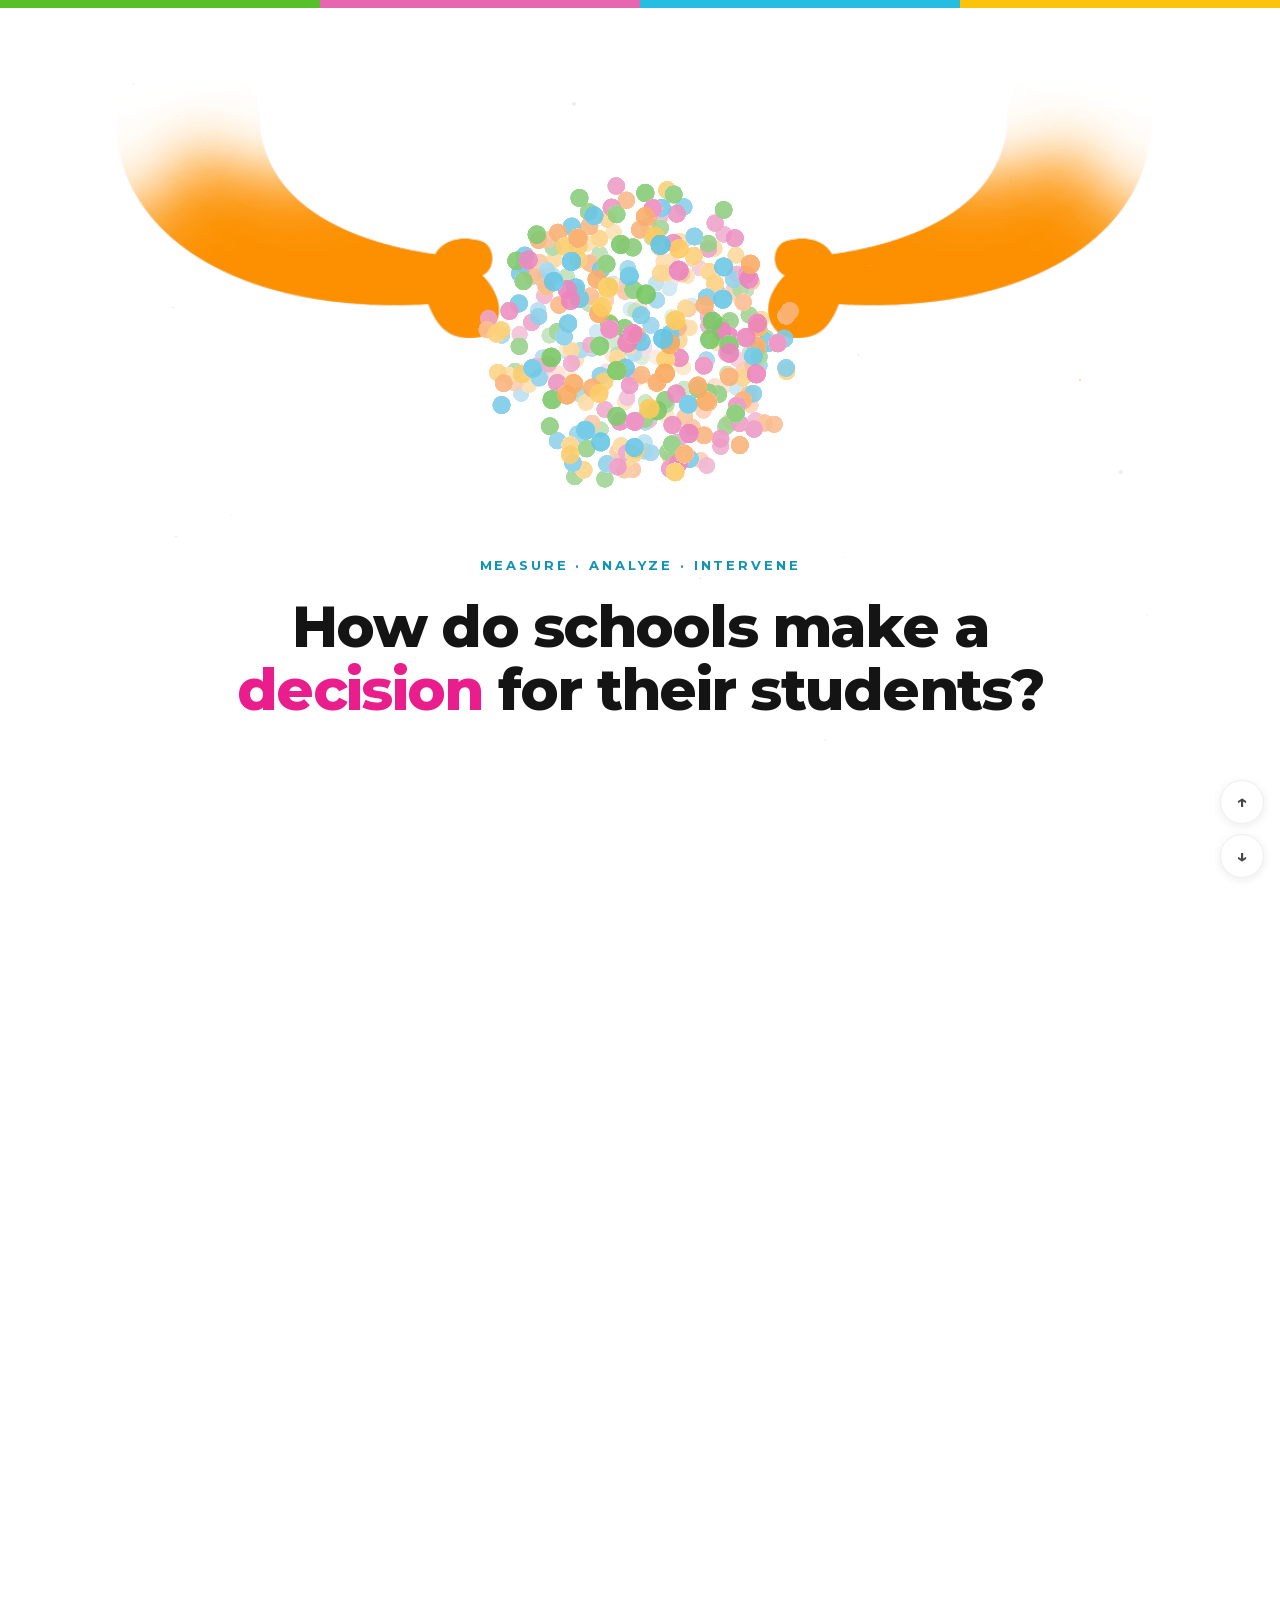
==== commit 9cf47cb6: "what our partners did - complete" ====
--- a/index.html
+++ b/index.html
@@ -252,9 +252,27 @@
     box-shadow: inset -3px -4px 6px rgba(20,20,20,0.22), inset 2px 2px 4px rgba(255,255,255,0.45), 0 2px 5px rgba(20,20,20,0.14); }
   .j-glass { position: absolute; inset: 0; border-radius: 50%; pointer-events: none;
     background: radial-gradient(circle at 34% 25%, rgba(255,255,255,0.55), rgba(255,255,255,0) 40%); }
+  /* step indicators — sit centred under the card column (mirrors the card's
+     right-aligned width so they line up beneath it) */
+  .j-steps { position: absolute; right: 6vw; width: min(660px, 52vw); bottom: 8vh;
+    display: flex; justify-content: center; gap: 14px; pointer-events: none; z-index: 4; }
+  .j-step-pill { font-size: min(15px, 2vh); font-weight: 600; letter-spacing: -0.01em;
+    color: var(--tl-ink-300); background: #fff; border: 2px solid #C7CDD8;
+    border-radius: 13px; padding: 8px 18px; white-space: nowrap;
+    transition: color .35s ease, border-color .35s ease, background .35s ease,
+      box-shadow .35s ease, transform .35s cubic-bezier(.34,1.56,.64,1); }
+  .j-step-pill.on { color: var(--ct); border-color: var(--c);
+    background: color-mix(in srgb, var(--c) 13%, #fff); font-weight: 700;
+    transform: scale(1.06); box-shadow: 0 6px 16px color-mix(in srgb, var(--c) 34%, transparent); }
+  @media (max-width: 1080px) {
+    .j-steps { right: 0; left: 0; width: auto; bottom: 5vh; }
+  }
   .j-stage .step { justify-content: flex-end; }
-  .j-stage .step-in { width: min(660px, 52vw); margin-right: 6vw; }
-  .j-card { background: #fff; border-radius: 24px; padding: 32px; display: flex; gap: 28px; align-items: center; box-shadow: 0 2px 10px rgba(20,20,20,0.05); }
+  /* perspective on the card wrapper (origin = card centre) so the Y-axis flip
+     reads as real 3D depth, not a flat squash */
+  .j-stage .step-in { width: min(660px, 52vw); margin-right: 6vw; perspective: 1400px; }
+  .j-card { background: #fff; border-radius: 24px; padding: 32px; display: flex; gap: 28px; align-items: center; box-shadow: 0 2px 10px rgba(20,20,20,0.05);
+    transform-origin: center center; backface-visibility: hidden; -webkit-backface-visibility: hidden; will-change: transform; }
 
   /* ── Footer strip on the closing stage ────────────────────── */
   .foot { position: absolute; left: 0; right: 0; bottom: 0; border-top: 1px solid var(--tl-line-200); padding: 20px 24px; background: rgba(255,255,255,0.92); pointer-events: auto; }
@@ -826,6 +844,13 @@
       <h2 class="j-heading" style="--x:256px; --y:96px; --sc:1.23;">What our partner schools did</h2>
       <!-- spherical jar to the left of the cards · size + offset tunable (press J) -->
       <div class="j-jar" style="--jx:43px; --jy:-3px; --jsize:435px;"></div>
+      <!-- step indicators under the cards — the pill for the card on screen goes
+           active (its colour); the others sit grey. main.js toggles .on. -->
+      <div class="j-steps">
+        <div class="j-step-pill" style="--c:#56C02B; --ct:#348C11;">1 - Measure</div>
+        <div class="j-step-pill" style="--c:#26BDE2; --ct:#0F94B5;">2 - Ask</div>
+        <div class="j-step-pill" style="--c:#F0B400; --ct:#C79600;">3 - Intervene</div>
+      </div>
     </div>
 
     <div class="step">
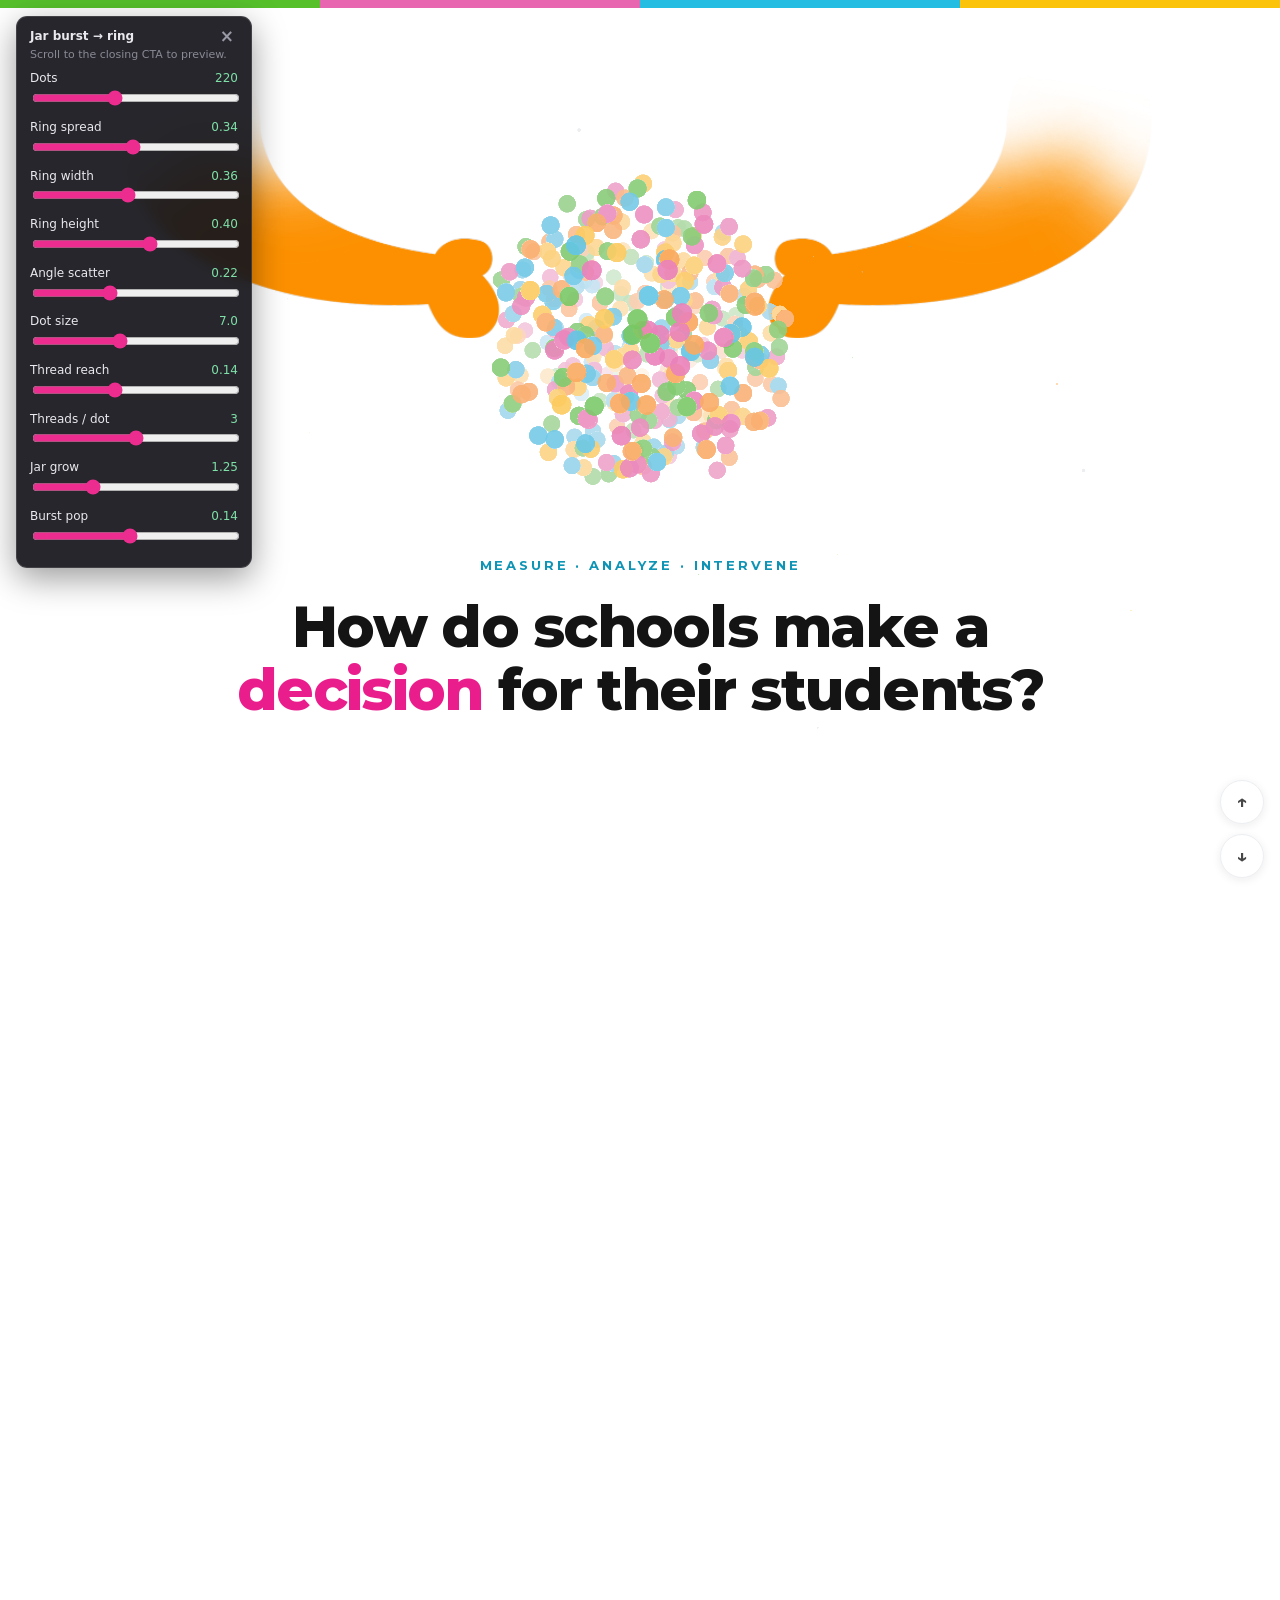
==== commit 1276f152: "last screen - in progress" ====
--- a/index.html
+++ b/index.html
@@ -50,6 +50,11 @@
   #impactCard { opacity: 0; transform: scale(0.82); filter: blur(14px);
     transition: opacity .7s ease, transform .8s cubic-bezier(.2,.7,.3,1), filter .7s ease; }
   #impactCard.in { opacity: 1; transform: scale(1); filter: blur(0); transition-delay: .2s; }
+  /* the closing CTA reveal — same fade-in + scale-up + unblur as #impactCard,
+     fired (from the scene loop) once the jar-burst ring has settled around it. */
+  #letsTalkCard { opacity: 0; transform: scale(0.86); filter: blur(12px);
+    transition: opacity .7s ease, transform .8s cubic-bezier(.2,.7,.3,1), filter .7s ease; }
+  #letsTalkCard.in { opacity: 1; transform: scale(1); filter: blur(0); }
   /* Cylinder-wrap carousel. impact-carousel.js writes each card's 3D transform
      (position on a cylinder + facing rotation); here we only style the card +
      set the 3D context. Sits in front of the #impactOrbits dot field.
@@ -913,18 +918,19 @@
 </div>
 
 <!-- ═══ 12 · LET'S TALK ═══════════════════════════════════════ -->
-<div class="scene" data-scene data-wash="255,220,240" data-label="Let's talk" style="height: 200vh;">
-  <div class="stage">
-    <div class="step" style="padding-bottom: 16vh;">
-      <div class="step-in">
-        <div style="max-width: 1140px; margin: 0 auto; background: var(--tl-pink-600); border-radius: 40px; padding: min(64px, 7vh) min(64px, 6vw); display: flex; align-items: center; gap: 48px; position: relative; overflow: hidden; flex-wrap: wrap;">
-          <div style="flex: 1; min-width: 280px;">
-            <h2 style="font-size: min(42px, 5.2vh); font-weight: 800; letter-spacing: -0.02em; color: #fff; line-height: 1.15; margin: 0 0 18px; max-width: 620px;">Let Tilli help you understand your students' development better.</h2>
-            <p style="font-size: min(18px, 2.5vh); line-height: 1.6; color: rgba(255,255,255,0.92); max-width: 560px; margin: 0 0 32px;">A 30-minute conversation with our founding team — about your school, your children, and what's possible.</p>
-            <a href="mailto:kavindya@tillikids.com" style="background: #fff; color: var(--tl-pink-600); font-weight: 800; font-size: 17px; padding: 16px 40px; border-radius: 999px; display: inline-block;">Book a demo</a>
-            <div style="font-size: 14px; font-weight: 600; color: rgba(255,255,255,0.85); margin-top: 18px;">kavindya@tillikids.com</div>
-          </div>
-          <img src="assets/ds/tilli-girl-waving.png" alt="Tilli character waving" style="width: min(220px, 22vw); flex-shrink: 0;">
+<!-- The jar bursts into the ring-of-dots here (see BURST in main.js); the CTA
+     below then scales in INSIDE the ring, like the "30+ schools" card reveal. -->
+<div class="scene" data-scene data-wash="255,255,255" data-label="Let's talk" style="height: 200vh;">
+  <div class="stage">
+    <div class="step">
+      <div class="step-in">
+        <div id="letsTalkCard" style="max-width: 640px; margin: 0 auto; text-align: center; position: relative;">
+          <h2 style="font-size: min(46px, 5.6vh); font-weight: 800; letter-spacing: -0.02em; color: var(--tl-ink-900); line-height: 1.12; margin: 0 0 20px;">Let Tilli help you understand your students' development better.</h2>
+          <p style="font-size: min(19px, 2.6vh); line-height: 1.6; color: var(--tl-ink-600); max-width: 540px; margin: 0 auto 34px;">A 30-minute conversation with our founding team — about your school, your children, and what's possible.</p>
+          <div style="display: flex; align-items: center; justify-content: center; gap: 28px; flex-wrap: wrap;">
+            <a href="mailto:kavindya@tillikids.com" class="btn-pink">Book a demo</a>
+            <a href="mailto:kavindya@tillikids.com" style="font-weight: 700; color: var(--tl-ink-700);">kavindya@tillikids.com</a>
+          </div>
         </div>
       </div>
     </div>
@@ -953,6 +959,6 @@
 <script src="js/ask-tilli-demo.js?v=1"></script>
 <script src="js/impact-orbits.js?v=6"></script>
 <script src="js/impact-carousel.js?v=7"></script>
-<script type="module" src="js/main.js?v=116"></script>
+<script type="module" src="js/main.js?v=117"></script>
 </body>
 </html>
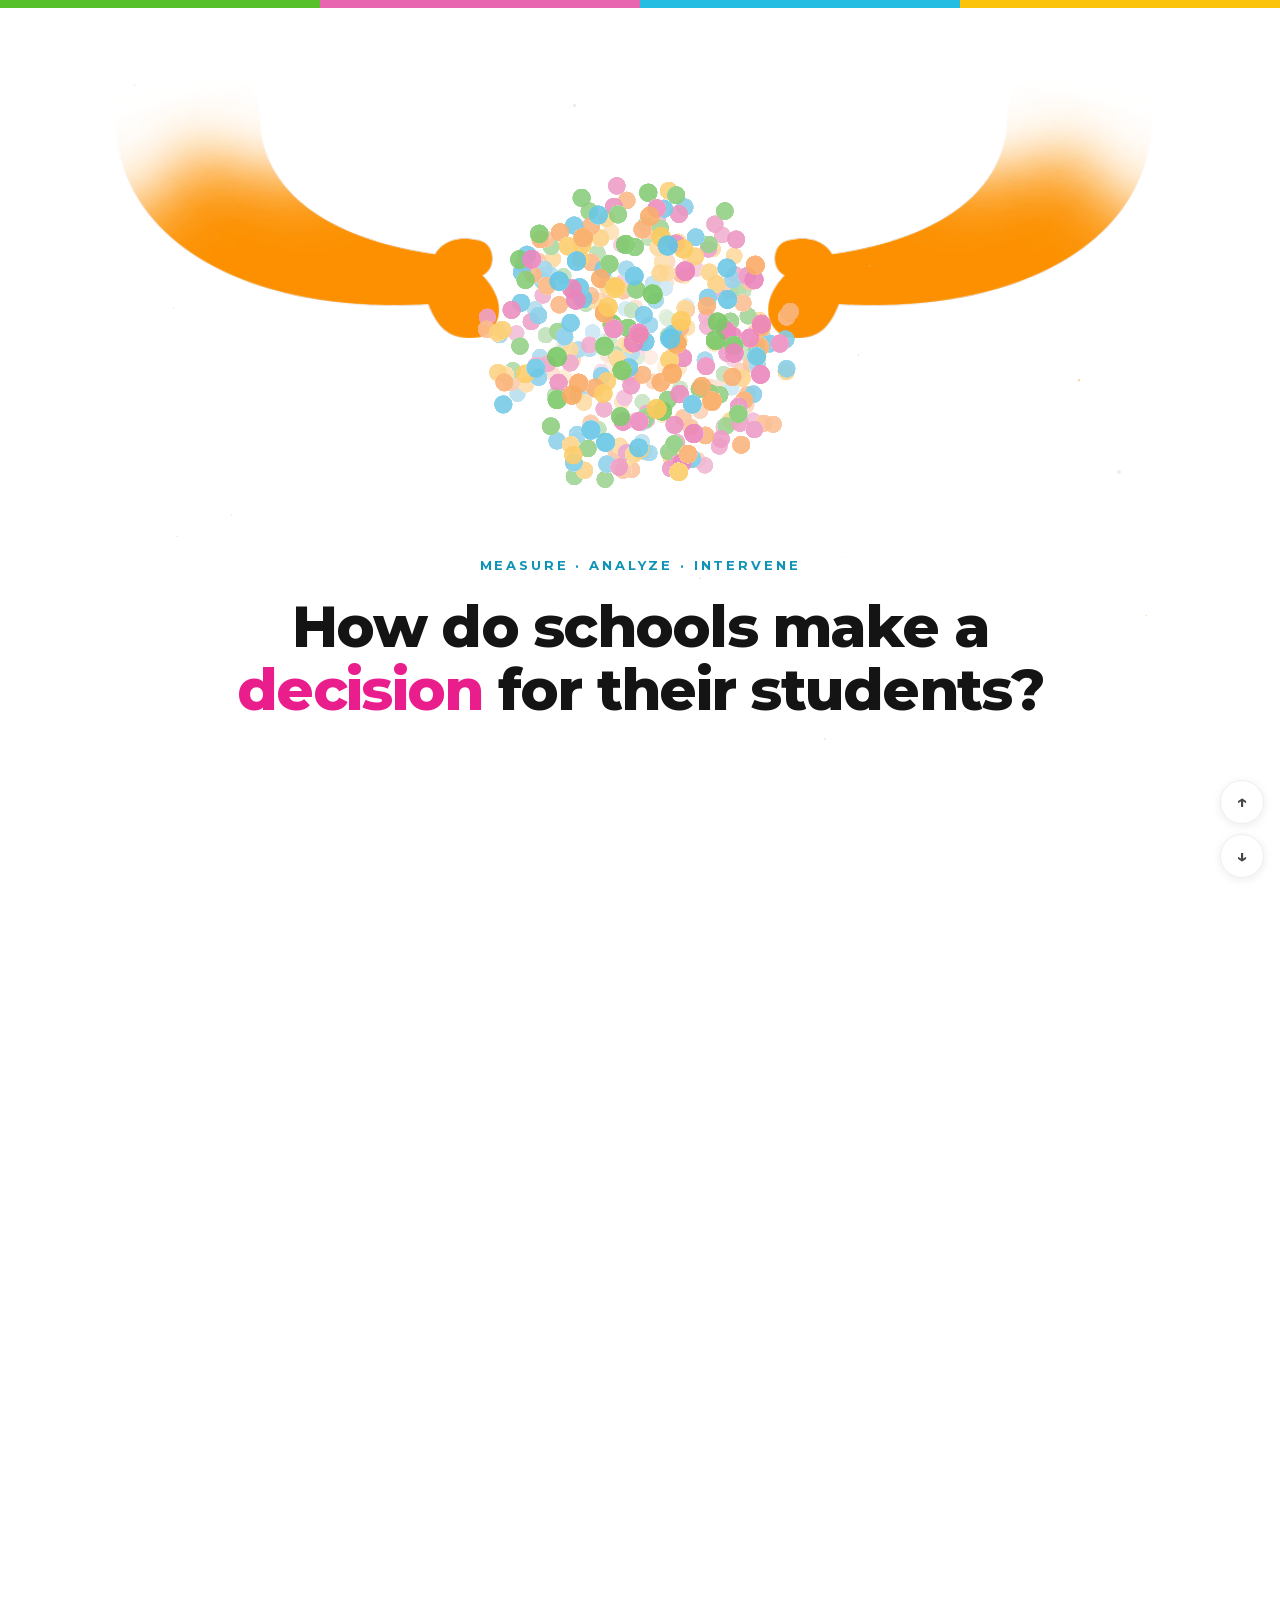
==== commit b532070d: "website complete!!!~ Major stuff" ====
--- a/index.html
+++ b/index.html
@@ -251,10 +251,14 @@
     border: 2px solid var(--tl-line-200);
     overflow: hidden;   /* clips the marbles to the round glass */
     box-shadow: inset -16px -22px 46px rgba(20,20,20,0.06), inset 14px 16px 30px rgba(255,255,255,0.5), 0 20px 46px rgba(20,20,20,0.08); }
-  /* marbles + top sheen are injected into .j-jar by buildJar() in main.js */
+  /* marbles + top sheen are injected into .j-jar by buildJar() in main.js.
+     Flat, solid-fill discs (no sphere shading) so they read like the paint-dot
+     art style. The soft drop shadow (no inset sphere highlight) just separates
+     touching dots; it matches the canvas shadow the burst uses, so the DOM→canvas
+     hand-off is seamless. */
   .j-marble { position: absolute; left: 50%; top: 50%; border-radius: 50%; opacity: 0;
     will-change: transform, opacity;
-    box-shadow: inset -3px -4px 6px rgba(20,20,20,0.22), inset 2px 2px 4px rgba(255,255,255,0.45), 0 2px 5px rgba(20,20,20,0.14); }
+    box-shadow: 1px 2.5px 5px rgba(24,32,44,0.30); }
   .j-glass { position: absolute; inset: 0; border-radius: 50%; pointer-events: none;
     background: radial-gradient(circle at 34% 25%, rgba(255,255,255,0.55), rgba(255,255,255,0) 40%); }
   /* step indicators — sit centred under the card column (mirrors the card's
